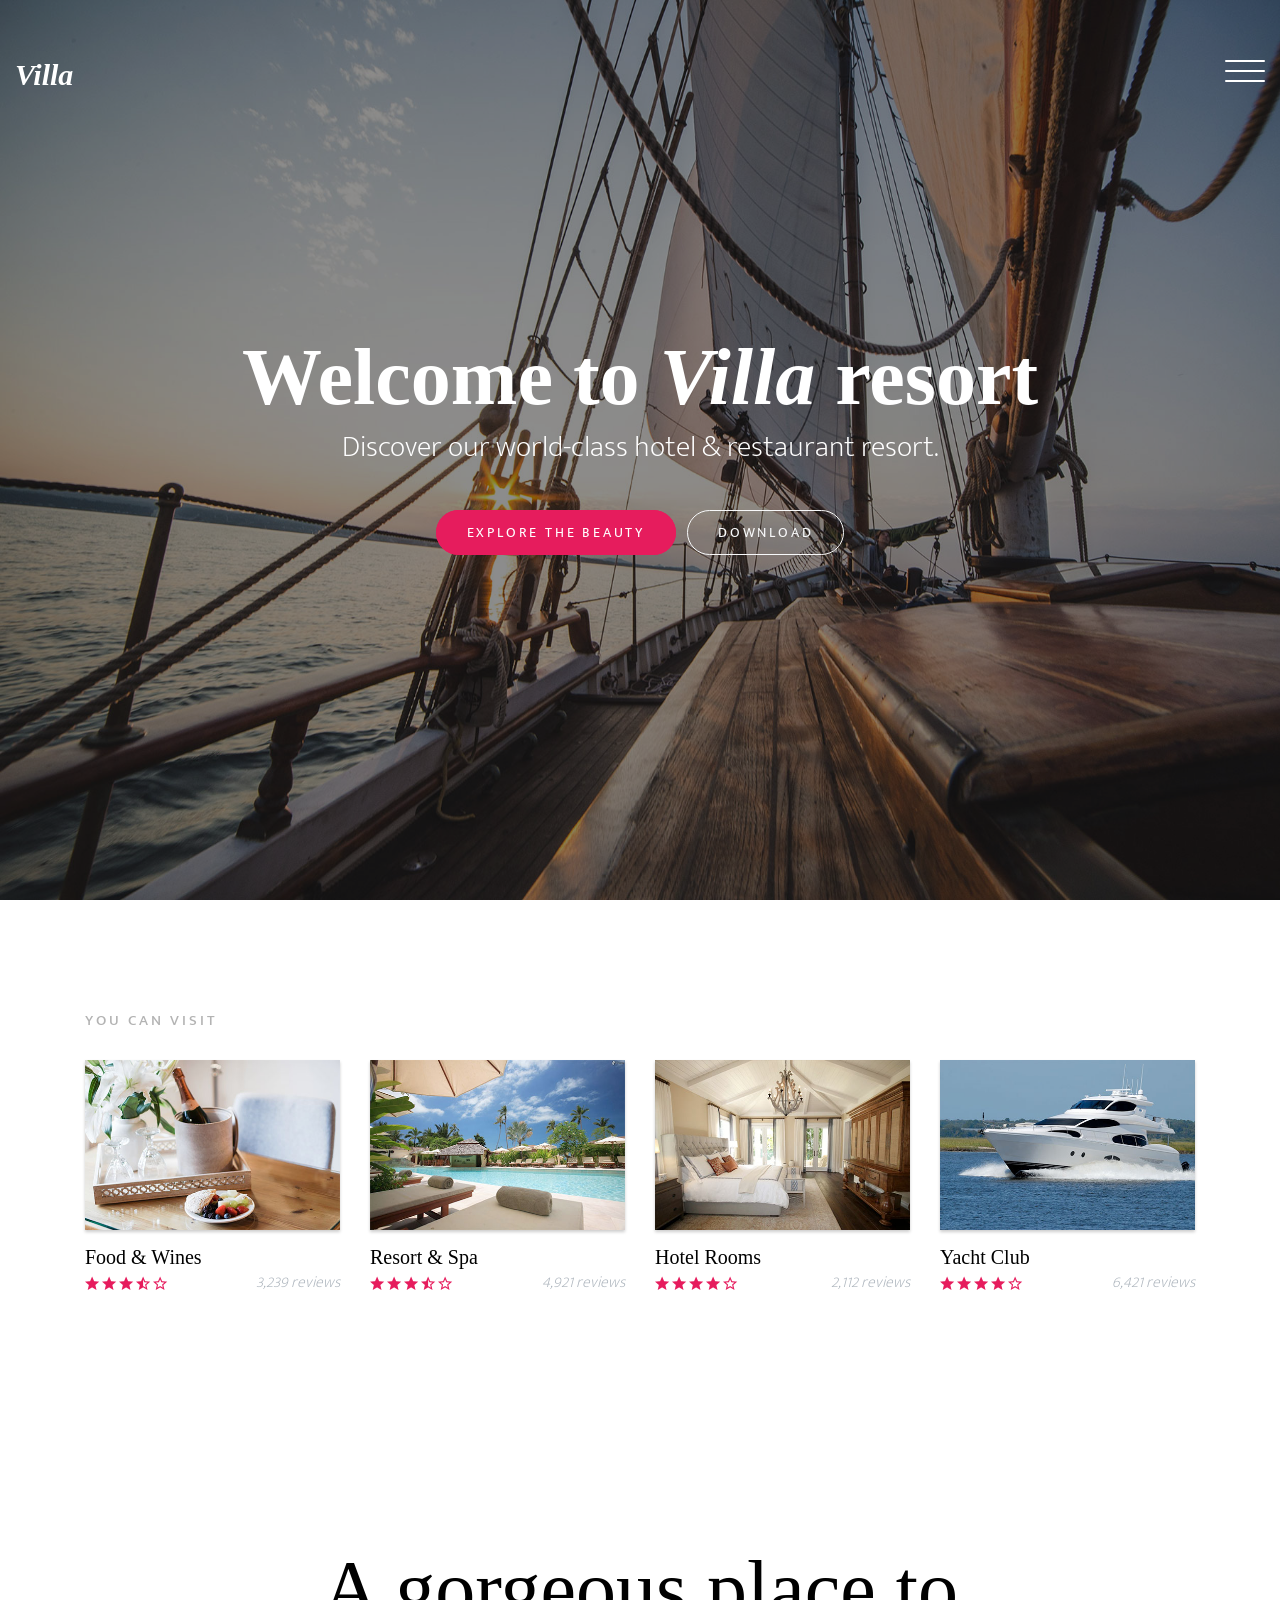
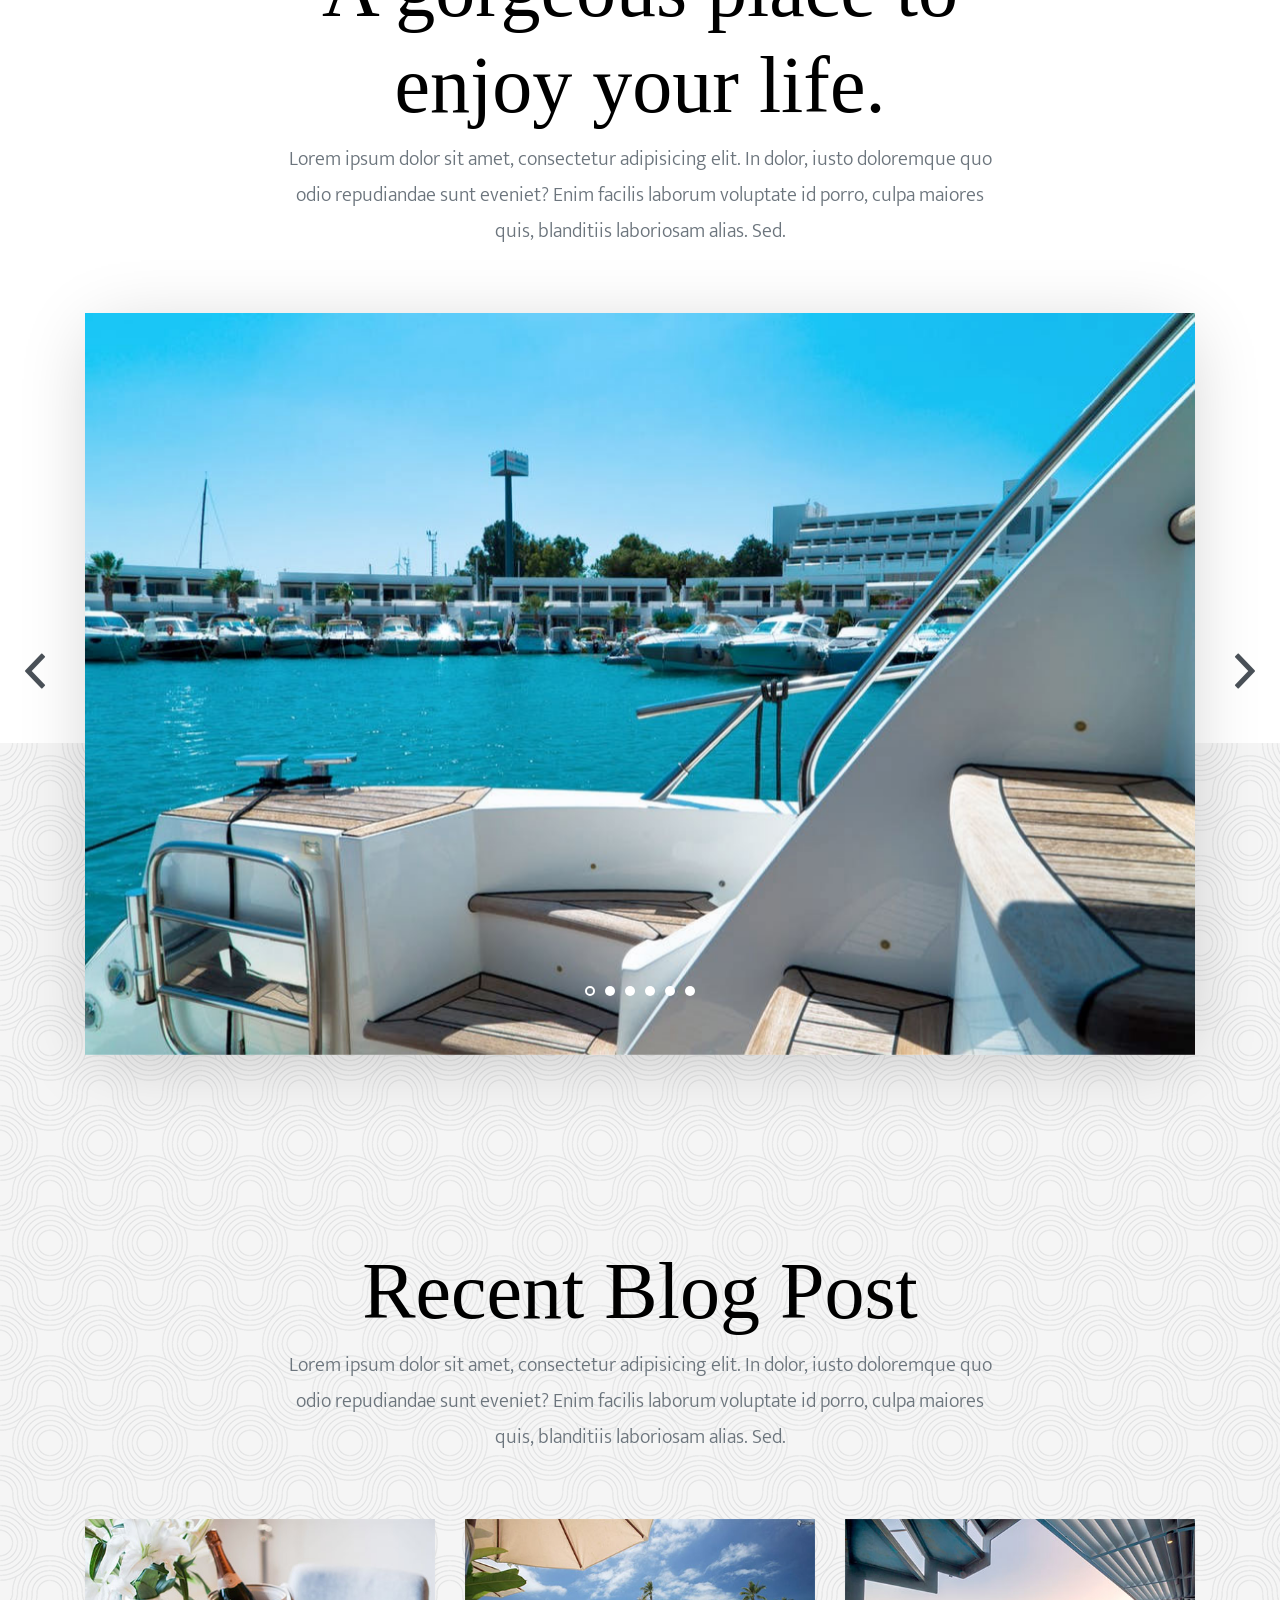
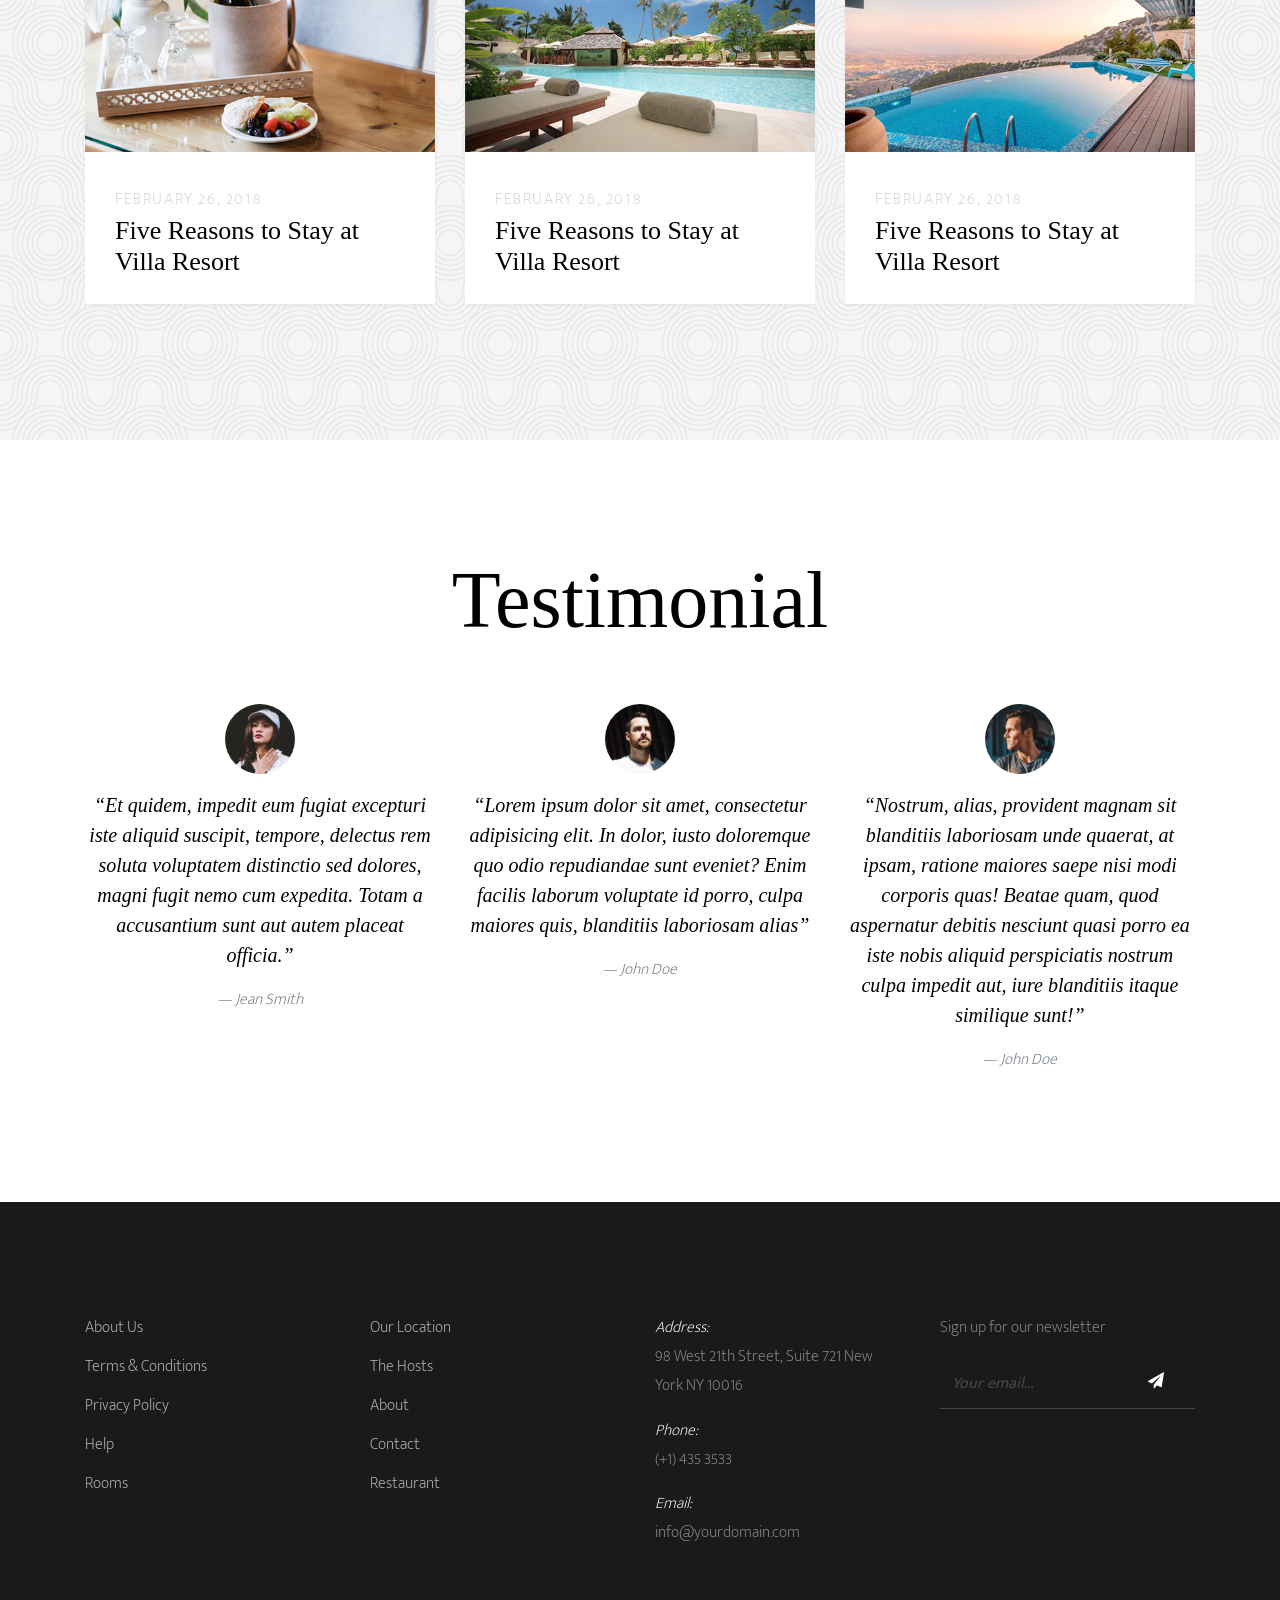
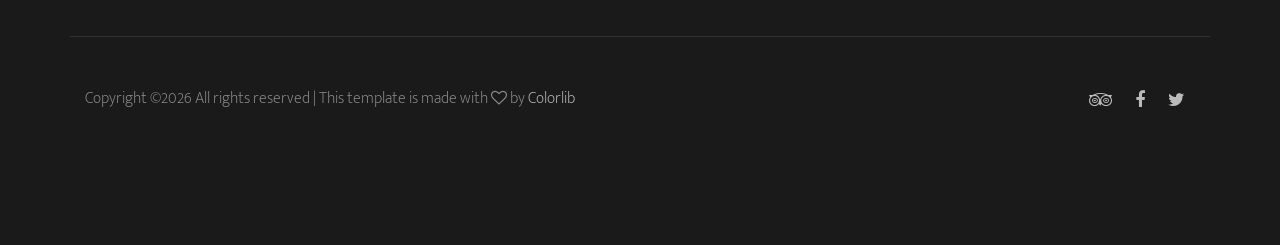
==== index.html @ 92a5c29b "Initial commit" ====
<!doctype html>
<html lang="en">
  <head>
    <title>Colorlib Villa</title>
    <meta charset="utf-8">
    <meta name="viewport" content="width=device-width, initial-scale=1, shrink-to-fit=no">

    <link href="https://fonts.googleapis.com/css?family=Mukta+Mahee:200,300,400|Playfair+Display:400,700" rel="stylesheet">

    <link rel="stylesheet" href="css/bootstrap.css">
    <link rel="stylesheet" href="css/animate.css">
    <link rel="stylesheet" href="css/owl.carousel.min.css">
    <link rel="stylesheet" href="css/aos.css">
    
    <link rel="stylesheet" href="fonts/ionicons/css/ionicons.min.css">
    <link rel="stylesheet" href="fonts/fontawesome/css/font-awesome.min.css">

    <!-- Theme Style -->
    <link rel="stylesheet" href="css/style.css">
  </head>
  <body>
    
    <header class="site-header">
      <div class="container-fluid">
        <div class="row">
          <div class="col-4 site-logo" data-aos="fade"><a href="index.html"><em>Villa</em></a></div>
          <div class="col-8">


            <div class="site-menu-toggle js-site-menu-toggle"  data-aos="fade">
              <span></span>
              <span></span>
              <span></span>
            </div>
            <!-- END menu-toggle -->

            <div class="site-navbar js-site-navbar">
              <nav role="navigation">
                <div class="container">
                  <div class="row full-height align-items-center">
                    <div class="col-md-6">
                      <ul class="list-unstyled menu">
                        <li class="active"><a href="index.html">Home</a></li>
                        <li><a href="hotel.html">Hotel</a></li>
                        <li><a href="about.html">About</a></li>
                        <li><a href="blog.html">Blog</a></li>
                        <li><a href="contact.html">Contact</a></li>
                      </ul>
                    </div>
                    <div class="col-md-6 extra-info">
                      <div class="row">
                        <div class="col-md-6 mb-5">
                          <h3>Contact Info</h3>
                          <p>98 West 21th Street, Suite 721 <br> New York NY 10016</p>
                          <p>info@yourdomain.com</p>
                          <p>(+1) 435 3533</p>
                          
                        </div>
                        <div class="col-md-6">
                          <h3>Connect With Us</h3>
                          <ul class="list-unstyled">
                            <li><a href="#">Twitter</a></li>
                            <li><a href="#">Facebook</a></li>
                            <li><a href="#">Instagram</a></li>
                          </ul>
                        </div>
                      </div>
                    </div>
                  </div>
                </div>
              </nav>
            </div>
          </div>
        </div>
      </div>
    </header>
    <!-- END head -->

    <section class="site-hero overlay" style="background-image: url(img/hero_1.jpg)">
      <div class="container">
        <div class="row site-hero-inner justify-content-center align-items-center">
          <div class="col-md-10 text-center">
            <h1 class="heading" data-aos="fade-up">Welcome to <em>Villa</em> resort</h1>
            <p class="sub-heading mb-5" data-aos="fade-up" data-aos-delay="100">Discover our world-class hotel &amp; restaurant resort.</p>
            <p data-aos="fade-up" data-aos-delay="100"><a href="#" class="btn uppercase btn-primary mr-md-2 mr-0 mb-3 d-sm-inline d-block">Explore The Beauty</a> <a href="#" class="btn uppercase btn-outline-light d-sm-inline d-block">Download</a></p>
          </div>
        </div>
        <!-- <a href="#" class="scroll-down">Scroll Down</a> -->
      </div>
    </section>
    <!-- END section -->

    <section class="section visit-section">
      <div class="container">
        <div class="row">
          <div class="col-md-12">
            <h2 class="heading" data-aos="fade-right">You Can Visit</h2>
          </div>
        </div>
        <div class="row">
          <div class="col-lg-3 col-md-6 visit mb-3" data-aos="fade-right">
            <a href="restaurant.html"><img src="img/img_1.jpg" alt="Image placeholder" class="img-fluid"> </a>
            <h3><a href="restaurant.html">Food &amp; Wines</a></h3>
            <div class="reviews-star float-left">
              <span class="ion-android-star"></span>
              <span class="ion-android-star"></span>
              <span class="ion-android-star"></span>
              <span class="ion-android-star-half"></span>
              <span class="ion-android-star-outline"></span>
            </div>
            <span class="reviews-count float-right">
              3,239 reviews
            </span>
          </div>
          <div class="col-lg-3 col-md-6 visit mb-3" data-aos="fade-right" data-aos-delay="100">
            <a href="restaurant.html"><img src="img/img_2.jpg" alt="Image placeholder" class="img-fluid"> </a>
            <h3><a href="restaurant.html">Resort &amp; Spa</a></h3>
            <div class="reviews-star float-left">
              <span class="ion-android-star"></span>
              <span class="ion-android-star"></span>
              <span class="ion-android-star"></span>
              <span class="ion-android-star-half"></span>
              <span class="ion-android-star-outline"></span>
            </div>
            <span class="reviews-count float-right">
              4,921 reviews
            </span>
          </div>
          <div class="col-lg-3 col-md-6 visit mb-3" data-aos="fade-right" data-aos-delay="200">
            <a href="hotel.html"><img src="img/img_4.jpg" alt="Image placeholder" class="img-fluid"> </a>
            <h3><a href="hotel.html">Hotel Rooms</a></h3>
            <div class="reviews-star float-left">
              <span class="ion-android-star"></span>
              <span class="ion-android-star"></span>
              <span class="ion-android-star"></span>
              <span class="ion-android-star"></span>
              <span class="ion-android-star-outline"></span>
            </div>
            <span class="reviews-count float-right">
              2,112 reviews
            </span>
          </div>
          <div class="col-lg-3 col-md-6 visit mb-3" data-aos="fade-right" data-aos-delay="300">
            <a href="yacht.html"><img src="img/img_5.jpg" alt="Image placeholder" class="img-fluid"> </a>
            <h3><a href="yacht.html">Yacht Club</a></h3>
            <div class="reviews-star float-left">
              <span class="ion-android-star"></span>
              <span class="ion-android-star"></span>
              <span class="ion-android-star"></span>
              <span class="ion-android-star"></span>
              <span class="ion-android-star-outline"></span>
            </div>
            <span class="reviews-count float-right">
              6,421 reviews
            </span>
          </div>
        </div>
      </div>
    </section>
    <!-- END section -->

    <section class="section slider-section">
      <div class="container">
        <div class="row justify-content-center text-center mb-5">
          <div class="col-md-8">
            <h2 class="heading" data-aos="fade-up">A gorgeous place to enjoy your life.</h2>
            <p class="lead" data-aos="fade-up" data-aos-delay="100">Lorem ipsum dolor sit amet, consectetur adipisicing elit. In dolor, iusto doloremque quo odio repudiandae sunt eveniet? Enim facilis laborum voluptate id porro, culpa maiores quis, blanditiis laboriosam alias. Sed.</p>
          </div>
        </div>
        <div class="row">
          <div class="col-md-12">
            <div class="home-slider major-caousel owl-carousel mb-5" data-aos="fade-up" data-aos-delay="200">
              <div class="slider-item">
                <img src="img/slider-1.jpg" alt="Image placeholder" class="img-fluid">
              </div>
              <div class="slider-item">
                <img src="img/slider-2.jpg" alt="Image placeholder" class="img-fluid">
              </div>
              <div class="slider-item">
                <img src="img/slider-3.jpg" alt="Image placeholder" class="img-fluid">
              </div>
              <div class="slider-item">
                <img src="img/slider-4.jpg" alt="Image placeholder" class="img-fluid">
              </div>
              <div class="slider-item">
                <img src="img/slider-5.jpg" alt="Image placeholder" class="img-fluid">
              </div>
              <div class="slider-item">
                <img src="img/slider-6.jpg" alt="Image placeholder" class="img-fluid">
              </div>
            </div>
            <!-- END slider -->
          </div>

          <div class="col-md-12 text-center"><a href="#" class="">View More Photos</a></div>
        
        </div>
      </div>
    </section>
    <!-- END section -->
    
    <section class="section blog-post-entry bg-pattern">
      <div class="container">
        <div class="row justify-content-center text-center mb-5">
          <div class="col-md-8">
            <h2 class="heading" data-aos="fade-up">Recent Blog Post</h2>
            <p class="lead" data-aos="fade-up">Lorem ipsum dolor sit amet, consectetur adipisicing elit. In dolor, iusto doloremque quo odio repudiandae sunt eveniet? Enim facilis laborum voluptate id porro, culpa maiores quis, blanditiis laboriosam alias. Sed.</p>
          </div>
        </div>
        <div class="row">
          <div class="col-lg-4 col-md-6 col-sm-6 col-12 post" data-aos="fade-up" data-aos-delay="100">

            <div class="media media-custom d-block mb-4">
              <a href="#" class="mb-4 d-block"><img src="img/img_1.jpg" alt="Image placeholder" class="img-fluid"></a>
              <div class="media-body">
                <span class="meta-post">February 26, 2018</span>
                <h2 class="mt-0 mb-3"><a href="#">Five Reasons to Stay at Villa Resort</a></h2>
              </div>
            </div>

          </div>
          <div class="col-lg-4 col-md-6 col-sm-6 col-12 post" data-aos="fade-up" data-aos-delay="200">
            <div class="media media-custom d-block mb-4">
              <a href="#" class="mb-4 d-block"><img src="img/img_2.jpg" alt="Image placeholder" class="img-fluid"></a>
              <div class="media-body">
                <span class="meta-post">February 26, 2018</span>
                <h2 class="mt-0 mb-3"><a href="#">Five Reasons to Stay at Villa Resort</a></h2>
              </div>
            </div>
          </div>
          <div class="col-lg-4 col-md-6 col-sm-6 col-12 post" data-aos="fade-up" data-aos-delay="300">
            <div class="media media-custom d-block mb-4">
              <a href="#" class="mb-4 d-block"><img src="img/img_3.jpg" alt="Image placeholder" class="img-fluid"></a>
              <div class="media-body">
                <span class="meta-post">February 26, 2018</span>
                <h2 class="mt-0 mb-3"><a href="#">Five Reasons to Stay at Villa Resort</a></h2>
              </div>
            </div>
          </div>
        </div>
      </div>
    </section>
    <!-- END section -->
    <section class="section testimonial-section">
      <div class="container">
        <div class="row justify-content-center text-center mb-5">
          <div class="col-md-8">
            <h2 class="heading" data-aos="fade-up">Testimonial</h2>
          </div>
        </div>
        <div class="row">
          <div class="col-md-4" data-aos="fade-up" data-aos-delay="100">
            <div class="testimonial text-center">
              <div class="author-image mb-3">
                <img src="img/person_1.jpg" alt="Image placeholder" class="rounded-circle">
              </div>
              <blockquote>

                <p>&ldquo;Et quidem, impedit eum fugiat excepturi iste aliquid suscipit, tempore, delectus rem soluta voluptatem distinctio sed dolores, magni fugit nemo cum expedita. Totam a accusantium sunt aut autem placeat officia.&rdquo;</p>
              </blockquote>
              <p><em>&mdash; Jean Smith</em></p>
              
            </div>
          </div>
          <!-- END col -->
          <div class="col-md-4" data-aos="fade-up" data-aos-delay="200">
            <div class="testimonial text-center">
              <div class="author-image mb-3">
                <img src="img/person_2.jpg" alt="Image placeholder" class="rounded-circle">
              </div>
              <blockquote>
                <p>&ldquo;Lorem ipsum dolor sit amet, consectetur adipisicing elit. In dolor, iusto doloremque quo odio repudiandae sunt eveniet? Enim facilis laborum voluptate id porro, culpa maiores quis, blanditiis laboriosam alias&rdquo;</p>
              </blockquote>
              <p><em>&mdash; John Doe</em></p>
            </div>
          </div>
          <!-- END col -->

          <div class="col-md-4" data-aos="fade-up" data-aos-delay="300">
            <div class="testimonial text-center">
              <div class="author-image mb-3">
                <img src="img/person_3.jpg" alt="Image placeholder" class="rounded-circle">
              </div>
              <blockquote>

                <p>&ldquo;Nostrum, alias, provident magnam sit blanditiis laboriosam unde quaerat, at ipsam, ratione maiores saepe nisi modi corporis quas! Beatae quam, quod aspernatur debitis nesciunt quasi porro ea iste nobis aliquid perspiciatis nostrum culpa impedit aut, iure blanditiis itaque similique sunt!&rdquo;</p>
              </blockquote>
              <p><em>&mdash; John Doe</em></p>
            </div>
          </div>
          <!-- END col -->
        </div>
      </div>
    </section>
    <footer class="section footer-section">
      <div class="container">
        <div class="row mb-4">
          <div class="col-md-3 mb-5">
            <ul class="list-unstyled link">
              <li><a href="#">About Us</a></li>
              <li><a href="#">Terms &amp; Conditions</a></li>
              <li><a href="#">Privacy Policy</a></li>
              <li><a href="#">Help</a></li>
             <li><a href="#">Rooms</a></li>
            </ul>
          </div>
          <div class="col-md-3 mb-5">
            <ul class="list-unstyled link">
              <li><a href="#">Our Location</a></li>
              <li><a href="#">The Hosts</a></li>
              <li><a href="#">About</a></li>
              <li><a href="#">Contact</a></li>
              <li><a href="#">Restaurant</a></li>
            </ul>
          </div>
          <div class="col-md-3 mb-5 pr-md-5 contact-info">
            <p><span class="d-block">Address:</span> <span> 98 West 21th Street, Suite 721 New York NY 10016</span></p>
            <p><span class="d-block">Phone:</span> <span> (+1) 435 3533</span></p>
            <p><span class="d-block">Email:</span> <span> info@yourdomain.com</span></p>
          </div>
          <div class="col-md-3 mb-5">
            <p>Sign up for our newsletter</p>
            <form action="#" class="footer-newsletter">
              <div class="form-group">
                <input type="email" class="form-control" placeholder="Your email...">
                <button type="submit" class="btn"><span class="fa fa-paper-plane"></span></button>
              </div>
            </form>
          </div>
        </div>
        <div class="row bordertop pt-5">
          <p class="col-md-6 text-left"><!-- Link back to Colorlib can't be removed. Template is licensed under CC BY 3.0. -->
Copyright &copy;<script>document.write(new Date().getFullYear());</script> All rights reserved | This template is made with <i class="fa fa-heart-o" aria-hidden="true"></i> by <a href="https://colorlib.com" target="_blank">Colorlib</a>
<!-- Link back to Colorlib can't be removed. Template is licensed under CC BY 3.0. --></p>
            
          <p class="col-md-6 text-right social">
            <a href="#"><span class="fa fa-tripadvisor"></span></a>
            <a href="#"><span class="fa fa-facebook"></span></a>
            <a href="#"><span class="fa fa-twitter"></span></a>
          </p>
        </div>
      </div>
    </footer>
    
    <script src="js/jquery-3.2.1.min.js"></script>
    <script src="js/popper.min.js"></script>
    <script src="js/bootstrap.min.js"></script>
    <script src="js/owl.carousel.min.js"></script>
    <!-- <script src="js/jquery.waypoints.min.js"></script> -->
    <script src="js/aos.js"></script>
    <script src="js/main.js"></script>
  </body>
</html>
---- css/style.css ----
body {
  background: #fff;
  font-family: "Mukta Mahee", arial, sans-serif;
  font-weight: 200;
  font-size: 16px;
  line-height: 1.8;
  color: #6c757d;
}

::-moz-selection {
  color: #fff;
  background: #e61c5d;
}

::selection {
  color: #fff;
  background: #e61c5d;
}

a {
  -webkit-transition: .3s all ease;
  -o-transition: .3s all ease;
  transition: .3s all ease;
  text-decoration: none;
}

a:hover {
  text-decoration: none;
}

h1, h2, h3, h4, h5 {
  color: #000;
  font-family: "Playfair+Display", times, serif;
}

.container-fluid {
  max-width: 1600px;
}

.btn {
  padding-left: 30px;
  padding-right: 30px;
  padding-top: 10px;
  padding-bottom: 10px;
  border-radius: 50px;
}

.btn.uppercase {
  text-transform: uppercase;
  font-size: 14px;
  letter-spacing: .2em;
}

.btn, .form-control {
  outline: none;
  -webkit-box-shadow: none !important;
  box-shadow: none !important;
}

.btn:focus, .btn:active, .form-control:focus, .form-control:active {
  outline: none;
}

.form-control {
  -webkit-box-shadow: none !important;
  box-shadow: none !important;
  height: 50px;
  border-width: 2px;
}

textarea.form-control {
  height: inherit;
}

.site-header {
  position: absolute;
  top: 0;
  width: 100%;
  padding: 60px 0;
  z-index: 2;
}

.menu-open .site-header {
  position: fixed;
}

.site-logo a {
  font-size: 30px;
  color: #fff;
  font-weight: bold;
  line-height: 1;
  font-family: "Playfair+Display", times, serif;
}

.site-navbar {
  position: fixed;
  display: none;
  top: 0;
  left: 0;
  right: 0;
  bottom: 0;
  background: #fff;
  min-height: 300px;
  overflow-y: scroll;
}

.site-navbar nav {
  text-align: left;
}

.site-navbar nav .menu {
  font-family: "Playfair+Display", times, serif;
}

.site-navbar nav .menu li a {
  color: #000;
  font-size: 40px;
  padding: 5px 10px;
  position: relative;
}

.site-navbar nav .menu li a:before {
  content: "";
  position: absolute;
  bottom: 0;
  height: 50%;
  width: 0%;
  z-index: -1;
  background: #e61c5d;
  -webkit-transition: .3s all ease-in-out;
  -o-transition: .3s all ease-in-out;
  transition: .3s all ease-in-out;
}

.site-navbar nav .menu li a:hover:before {
  width: 100%;
}

.site-navbar nav .menu li.active a:before {
  width: 100%;
}

.site-navbar .extra-info a {
  color: #000;
}

.site-navbar .extra-info ul li a {
  color: #000;
}

.site-navbar .extra-info h3 {
  font-family: "Mukta Mahee", arial, sans-serif;
  text-transform: uppercase;
  font-size: 13px;
  letter-spacing: .2em;
  color: #adb5bd;
  margin-bottom: 30px;
}

.site-navbar .extra-info p {
  color: #212529;
}

.full-height {
  height: 100vh;
  min-height: 700px;
}

.site-hero {
  background-size: cover;
  height: 100vh;
  min-height: 700px;
  width: 100%;
}

.site-hero .scroll-down {
  position: absolute;
  bottom: 20px;
  left: 50%;
  -webkit-transform: translateX(-50%);
  -ms-transform: translateX(-50%);
  transform: translateX(-50%);
  color: #fff;
}

.site-hero.overlay:before {
  background: rgba(0, 0, 0, 0.45);
  content: "";
  position: absolute;
  height: 100vh;
  min-height: 700px;
  top: 0;
  left: 0;
  bottom: 0;
  right: 0;
}

.site-hero-inner {
  height: 100vh;
  min-height: 700px;
}

.site-hero-inner .heading {
  font-size: 80px;
  font-family: "Playfair+Display", times, serif;
  color: #fff;
  line-height: 1;
  font-weight: bold;
}

@media (max-width: 991.98px) {
  .site-hero-inner .heading {
    font-size: 40px;
  }
}

.site-hero-inner .sub-heading {
  font-size: 30px;
  font-weight: 200;
  color: #fff;
  line-height: 1.5;
}

@media (max-width: 991.98px) {
  .site-hero-inner .sub-heading {
    font-size: 18px;
  }
}

.page-inside .site-hero-inner, .page-inside {
  height: 70vh;
  min-height: 500px;
}

.page-inside.overlay:before {
  height: 70vh;
  min-height: 500px;
}

.menu-open .site-menu-toggle span {
  background: #000;
}

.site-menu-toggle {
  float: right;
  width: 40px;
  height: 45px;
  position: relative;
  margin: 0px auto;
  z-index: 200;
  -webkit-transform: rotate(0deg);
  -moz-transform: rotate(0deg);
  -o-transform: rotate(0deg);
  -ms-transform: rotate(0deg);
  transform: rotate(0deg);
  -webkit-transition: .5s ease-in-out;
  -moz-transition: .5s ease-in-out;
  -o-transition: .5s ease-in-out;
  transition: .5s ease-in-out;
  cursor: pointer;
}

.site-menu-toggle span {
  display: block;
  position: absolute;
  height: 2px;
  width: 100%;
  background: #fff;
  border-radius: 9px;
  opacity: 1;
  left: 0;
  -webkit-transform: rotate(0deg);
  -moz-transform: rotate(0deg);
  -o-transform: rotate(0deg);
  -ms-transform: rotate(0deg);
  transform: rotate(0deg);
  -webkit-transition: .25s ease-in-out;
  -moz-transition: .25s ease-in-out;
  -o-transition: .25s ease-in-out;
  transition: .25s ease-in-out;
}

.site-menu-toggle span:nth-child(1) {
  top: 0px;
}

.site-menu-toggle span:nth-child(2) {
  top: 10px;
}

.site-menu-toggle span:nth-child(3) {
  top: 20px;
}

.site-menu-toggle.open span:nth-child(1) {
  top: 13px;
  -webkit-transform: rotate(135deg);
  -moz-transform: rotate(135deg);
  -o-transform: rotate(135deg);
  -ms-transform: rotate(135deg);
  transform: rotate(135deg);
}

.site-menu-toggle.open span:nth-child(2) {
  opacity: 0;
  left: -60px;
}

.site-menu-toggle.open span:nth-child(3) {
  top: 13px;
  -webkit-transform: rotate(-135deg);
  -moz-transform: rotate(-135deg);
  -o-transform: rotate(-135deg);
  -ms-transform: rotate(-135deg);
  transform: rotate(-135deg);
}

.section {
  padding: 7em 0;
}

@media (max-width: 991.98px) {
  .section {
    padding: 3em 0;
  }
}

@media (max-width: 991.98px) {
  .lead {
    font-size: 16px;
  }
}

.visit-section .heading {
  font-size: 15px;
  text-transform: uppercase;
  font-family: "Mukta Mahee", arial, sans-serif;
  color: #b3b3b3;
  letter-spacing: .2em;
  margin-bottom: 30px;
}

.visit-section .visit a {
  color: #000;
}

.visit-section .visit a:hover {
  color: #e61c5d;
}

.visit-section .visit img {
  -webkit-box-shadow: 0 2px 3px 0 rgba(0, 0, 0, 0.2);
  box-shadow: 0 2px 3px 0 rgba(0, 0, 0, 0.2);
  margin-bottom: 15px;
}

.visit-section .visit h3 {
  font-size: 20px;
  margin-bottom: 0;
}

.visit-section .reviews-star span {
  font-size: 18px;
  color: #e61c5d;
}

.visit-section .reviews-count {
  color: #adb5bd;
  font-style: italic;
}

.heading-serif, .testimonial-section .heading, .slider-section .heading, .blog-post-entry .heading {
  font-size: 80px;
  font-family: "Playfair+Display", times, serif;
}

@media (max-width: 991.98px) {
  .heading-serif, .testimonial-section .heading, .slider-section .heading, .blog-post-entry .heading {
    font-size: 40px;
  }
}

.bg-pattern {
  background: #e9ecef url("../img/round.png");
}

.slider-section {
  position: relative;
}

.blog-post-entry {
  position: relative;
  margin-top: -500px;
  padding-top: 500px;
}

@media (max-width: 991.98px) {
  .blog-post-entry {
    margin-top: -300px;
    padding-top: 300px;
  }
}

.half .image, .half .text {
  width: 50%;
}

@media (max-width: 991.98px) {
  .half .image, .half .text {
    width: 100%;
  }
}

.half .image {
  background-size: cover;
  background-position: center center;
}

@media (max-width: 991.98px) {
  .half .image {
    height: 300px;
  }
}

.half .text {
  padding: 100px 7%;
}

@media (max-width: 991.98px) {
  .half .text {
    padding-top: 50px;
    padding-bottom: 50px;
  }
}

.half .text h2 {
  font-size: 70px;
}

@media (max-width: 991.98px) {
  .half .text h2 {
    font-size: 40px;
  }
}

.testimonial blockquote {
  padding: 0;
}

.testimonial blockquote p {
  line-height: 1.5;
  font-family: "Playfair+Display", times, serif;
  font-size: 20px;
  color: #000;
  font-style: italic;
}

.testimonial .author-image img {
  width: 70px;
}

.post .media-custom {
  background: #fff;
  -webkit-transition: .3s all ease;
  -o-transition: .3s all ease;
  transition: .3s all ease;
  -webkit-box-shadow: 0 2px 5px -2px rgba(0, 0, 0, 0.1);
  box-shadow: 0 2px 5px -2px rgba(0, 0, 0, 0.1);
}

.post .media-custom:hover, .post .media-custom:focus {
  -webkit-box-shadow: 0 10px 30px -10px rgba(0, 0, 0, 0.1);
  box-shadow: 0 10px 30px -10px rgba(0, 0, 0, 0.1);
}

.post .media-custom a {
  color: #000;
}

.post .media-custom a:hover {
  color: #e61c5d;
}

.post .media-custom .media-body {
  padding: 10px 30px;
}

.post .media-custom h2 {
  font-size: 26px;
}

.media-custom .meta-post {
  color: #ced4da;
  text-transform: uppercase;
  letter-spacing: .1em;
}

.owl-carousel .owl-item {
  opacity: .4;
}

.owl-carousel .owl-item.active {
  opacity: 1;
}

.owl-carousel .owl-nav {
  position: absolute;
  top: 50%;
  width: 100%;
}

.owl-carousel .owl-nav .owl-prev,
.owl-carousel .owl-nav .owl-next {
  position: absolute;
  -webkit-transform: translateY(-50%);
  -ms-transform: translateY(-50%);
  transform: translateY(-50%);
  margin-top: -10px;
}

.owl-carousel .owl-nav .owl-prev:hover, .owl-carousel .owl-nav .owl-prev:focus, .owl-carousel .owl-nav .owl-prev:active,
.owl-carousel .owl-nav .owl-next:hover,
.owl-carousel .owl-nav .owl-next:focus,
.owl-carousel .owl-nav .owl-next:active {
  outline: none;
}

.owl-carousel .owl-nav .owl-prev span:before,
.owl-carousel .owl-nav .owl-next span:before {
  font-size: 40px;
}

.owl-carousel .owl-nav .owl-prev {
  left: 30px !important;
}

.owl-carousel .owl-nav .owl-next {
  right: 30px !important;
}

.owl-carousel .owl-dots {
  text-align: center;
}

.owl-carousel .owl-dots .owl-dot {
  border-width: 2px !important;
  width: 10px;
  height: 10px;
  margin: 5px;
  border-radius: 50%;
}

.owl-carousel.home-slider {
  z-index: 1;
  position: relative;
}

.owl-carousel.home-slider .owl-nav {
  opacity: 0;
  visibility: hidden;
  -webkit-transition: .3s all ease;
  -o-transition: .3s all ease;
  transition: .3s all ease;
}

.owl-carousel.home-slider .owl-nav button {
  color: #fff;
}

.owl-carousel.home-slider:focus .owl-nav, .owl-carousel.home-slider:hover .owl-nav {
  opacity: 1;
  visibility: visible;
}

.owl-carousel.home-slider .slider-item {
  background-size: cover;
  background-repeat: no-repeat;
  background-position: center center;
  height: calc(100vh - 117px);
  min-height: 700px;
  position: relative;
}

.owl-carousel.home-slider .slider-item .slider-text {
  color: #fff;
  height: calc(100vh - 117px);
  min-height: 700px;
}

.owl-carousel.home-slider .slider-item .slider-text h1 {
  font-size: 40px;
  color: #fff;
  line-height: 1.2;
  font-weight: 800 !important;
  text-transform: uppercase;
}

@media (max-width: 991.98px) {
  .owl-carousel.home-slider .slider-item .slider-text h1 {
    font-size: 40px;
  }
}

.owl-carousel.home-slider .slider-item .slider-text p {
  font-size: 20px;
  line-height: 1.5;
  font-weight: 300;
  color: white;
}

.owl-carousel.home-slider .slider-item.dark .child-name {
  color: #000;
}

.owl-carousel.home-slider .slider-item.dark h1 {
  color: #000;
}

.owl-carousel.home-slider .slider-item.dark p {
  color: #000;
}

.owl-carousel.home-slider .owl-dots {
  position: absolute;
  bottom: 100px;
  width: 100%;
}

.owl-carousel.home-slider .owl-dots .owl-dot {
  width: 10px;
  height: 10px;
  margin: 5px;
  border-radius: 50%;
  border: 2px solid transparent;
  outline: none !important;
  position: relative;
  -webkit-transition: .3s all ease;
  -o-transition: .3s all ease;
  transition: .3s all ease;
  background: #fff;
}

.owl-carousel.home-slider .owl-dots .owl-dot.active {
  border: 2px solid white;
  background: none;
}

.owl-carousel.major-caousel {
  -webkit-box-shadow: 0 10px 70px -10px rgba(0, 0, 0, 0.2);
  box-shadow: 0 10px 70px -10px rgba(0, 0, 0, 0.2);
}

.owl-carousel.major-caousel .owl-stage-outer {
  padding-top: 0 !important;
  padding-bottom: 0 !important;
}

.owl-carousel.major-caousel .owl-stage-outer {
  padding-top: 30px;
  padding-bottom: 30px;
}

.owl-carousel.major-caousel .slider-item {
  height: inherit;
  min-height: inherit;
}

.owl-carousel.major-caousel .slider-item img {
  margin-bottom: 0;
}

.owl-carousel.major-caousel .owl-nav {
  opacity: 1;
  visibility: visible;
}

.owl-carousel.major-caousel .owl-nav .owl-prev, .owl-carousel.major-caousel .owl-nav .owl-next {
  -webkit-transition: .3s all ease;
  -o-transition: .3s all ease;
  transition: .3s all ease;
  color: #495057;
}

.owl-carousel.major-caousel .owl-nav .owl-prev:hover, .owl-carousel.major-caousel .owl-nav .owl-prev:focus, .owl-carousel.major-caousel .owl-nav .owl-next:hover, .owl-carousel.major-caousel .owl-nav .owl-next:focus {
  color: #6c757d;
  outline: none;
}

.owl-carousel.major-caousel .owl-nav .owl-prev.disabled, .owl-carousel.major-caousel .owl-nav .owl-next.disabled {
  color: #dee2e6;
}

.owl-carousel.major-caousel .owl-nav .owl-prev {
  left: -60px !important;
}

.owl-carousel.major-caousel .owl-nav .owl-next {
  right: -60px !important;
}

.owl-carousel.major-caousel .owl-dots {
  bottom: 50px !important;
}

@media (max-width: 991.98px) {
  .owl-carousel.major-caousel .owl-dots {
    bottom: 10px !important;
  }
}

.owl-custom-nav {
  float: right;
  position: relative;
  z-index: 10;
}

.owl-custom-nav .owl-custom-prev,
.owl-custom-nav .owl-custom-next {
  padding: 10px;
  font-size: 30px;
  background: #ccc;
  line-height: 0;
  width: 60px;
  text-align: center;
  display: inline-block;
}

.footer-section {
  background: #1a1a1a;
  color: #fff;
}

.footer-section a {
  color: rgba(255, 255, 255, 0.7);
}

.footer-section a:hover {
  color: #fff;
}

.footer-section p {
  color: rgba(255, 255, 255, 0.5);
}

.footer-section .bordertop {
  border-top: 1px solid rgba(255, 255, 255, 0.1);
  padding-top: 20px;
}

.footer-section .contact-info span.d-block {
  font-style: italic;
  color: #fff;
}

.footer-section .social a {
  font-size: 18px;
  padding: 10px;
}

.footer-section .link li {
  margin-bottom: 10px;
}

.footer-newsletter .form-group {
  position: relative;
}

.footer-newsletter .form-control {
  background: none;
  border: none;
  border-bottom: 1px solid rgba(255, 255, 255, 0.2);
  border-radius: 0;
  color: #fff;
}

.footer-newsletter .form-control::-webkit-input-placeholder {
  /* Chrome/Opera/Safari */
  color: rgba(255, 255, 255, 0.2);
  font-style: italic;
}

.footer-newsletter .form-control::-moz-placeholder {
  /* Firefox 19+ */
  color: rgba(255, 255, 255, 0.2);
  font-style: italic;
}

.footer-newsletter .form-control:-ms-input-placeholder {
  /* IE 10+ */
  color: rgba(255, 255, 255, 0.2);
  font-style: italic;
}

.footer-newsletter .form-control:-moz-placeholder {
  /* Firefox 18- */
  color: rgba(255, 255, 255, 0.2);
  font-style: italic;
}

.footer-newsletter .form-control:active, .footer-newsletter .form-control:focus {
  border-bottom: 1px solid white;
}

.footer-newsletter button[type="submit"] {
  background: none;
  color: #fff;
  position: absolute;
  top: 0;
  right: 0;
}

.side-box, .sidebar-search {
  padding: 30px;
  background: #fff;
  -webkit-box-shadow: 0 1px 2px 0 rgba(0, 0, 0, 0.1);
  box-shadow: 0 1px 2px 0 rgba(0, 0, 0, 0.1);
  margin-bottom: 30px;
}

.side-box .heading, .sidebar-search .heading {
  font-size: 18px;
  margin-bottom: 30px;
  font-family: "Mukta Mahee", arial, sans-serif;
}

.post-list li {
  margin-bottom: 20px;
}

.post-list li a > div {
  margin-top: -10px;
}

.post-list li a .meta {
  font-size: 13px;
  color: #adb5bd;
}

.post-list li a .image {
  width: 150px;
}

.post-list li a h3 {
  font-size: 16px;
}

.post-list li:last-child {
  margin-bottom: 0;
}

.sidebar-search .form-group {
  position: relative;
  margin-bottom: 0;
}

.sidebar-search .icon-search {
  position: absolute;
  top: 50%;
  left: 15px;
  -webkit-transform: translateY(-50%);
  -ms-transform: translateY(-50%);
  transform: translateY(-50%);
}

.sidebar-search .search-input {
  border-color: #dee2e6;
  padding-left: 40px;
  border-radius: 0px;
}

.sidebar-search .search-input:focus, .sidebar-search .search-input:active {
  border-color: #343a40;
}

.contact-section .contact-info p {
  color: white;
  font-family: "Playfair+Display", times, serif;
  font-size: 30px;
  margin-bottom: 30px;
}

.contact-section .contact-info p .d-block {
  font-size: 14px;
  letter-spacing: .2em;
  font-family: "Mukta Mahee", arial, sans-serif;
  text-transform: uppercase;
  color: rgba(255, 255, 255, 0.5);
}

.post-categories li {
  display: block;
}

.post-categories li a {
  display: block;
  position: relative;
  padding-bottom: 10px;
  margin-bottom: 10px;
  border-bottom: 1px solid #e9ecef;
}

.post-categories li a .count {
  position: absolute;
  top: 0;
  right: 0;
  color: #6c757d;
}

.custom-pagination .page-item .page-link {
  text-align: center;
  border: none;
  background: none;
  border-radius: 50% !important;
  width: 50px;
  height: 50px;
  padding: 0;
  line-height: 50px;
  margin-right: 10px;
  margin-bottom: 10px;
}

.custom-pagination .page-item.active .page-link {
  background: #dc3545;
  -webkit-box-shadow: 0 2px 7px 0 rgba(0, 0, 0, 0.2);
  box-shadow: 0 2px 7px 0 rgba(0, 0, 0, 0.2);
}
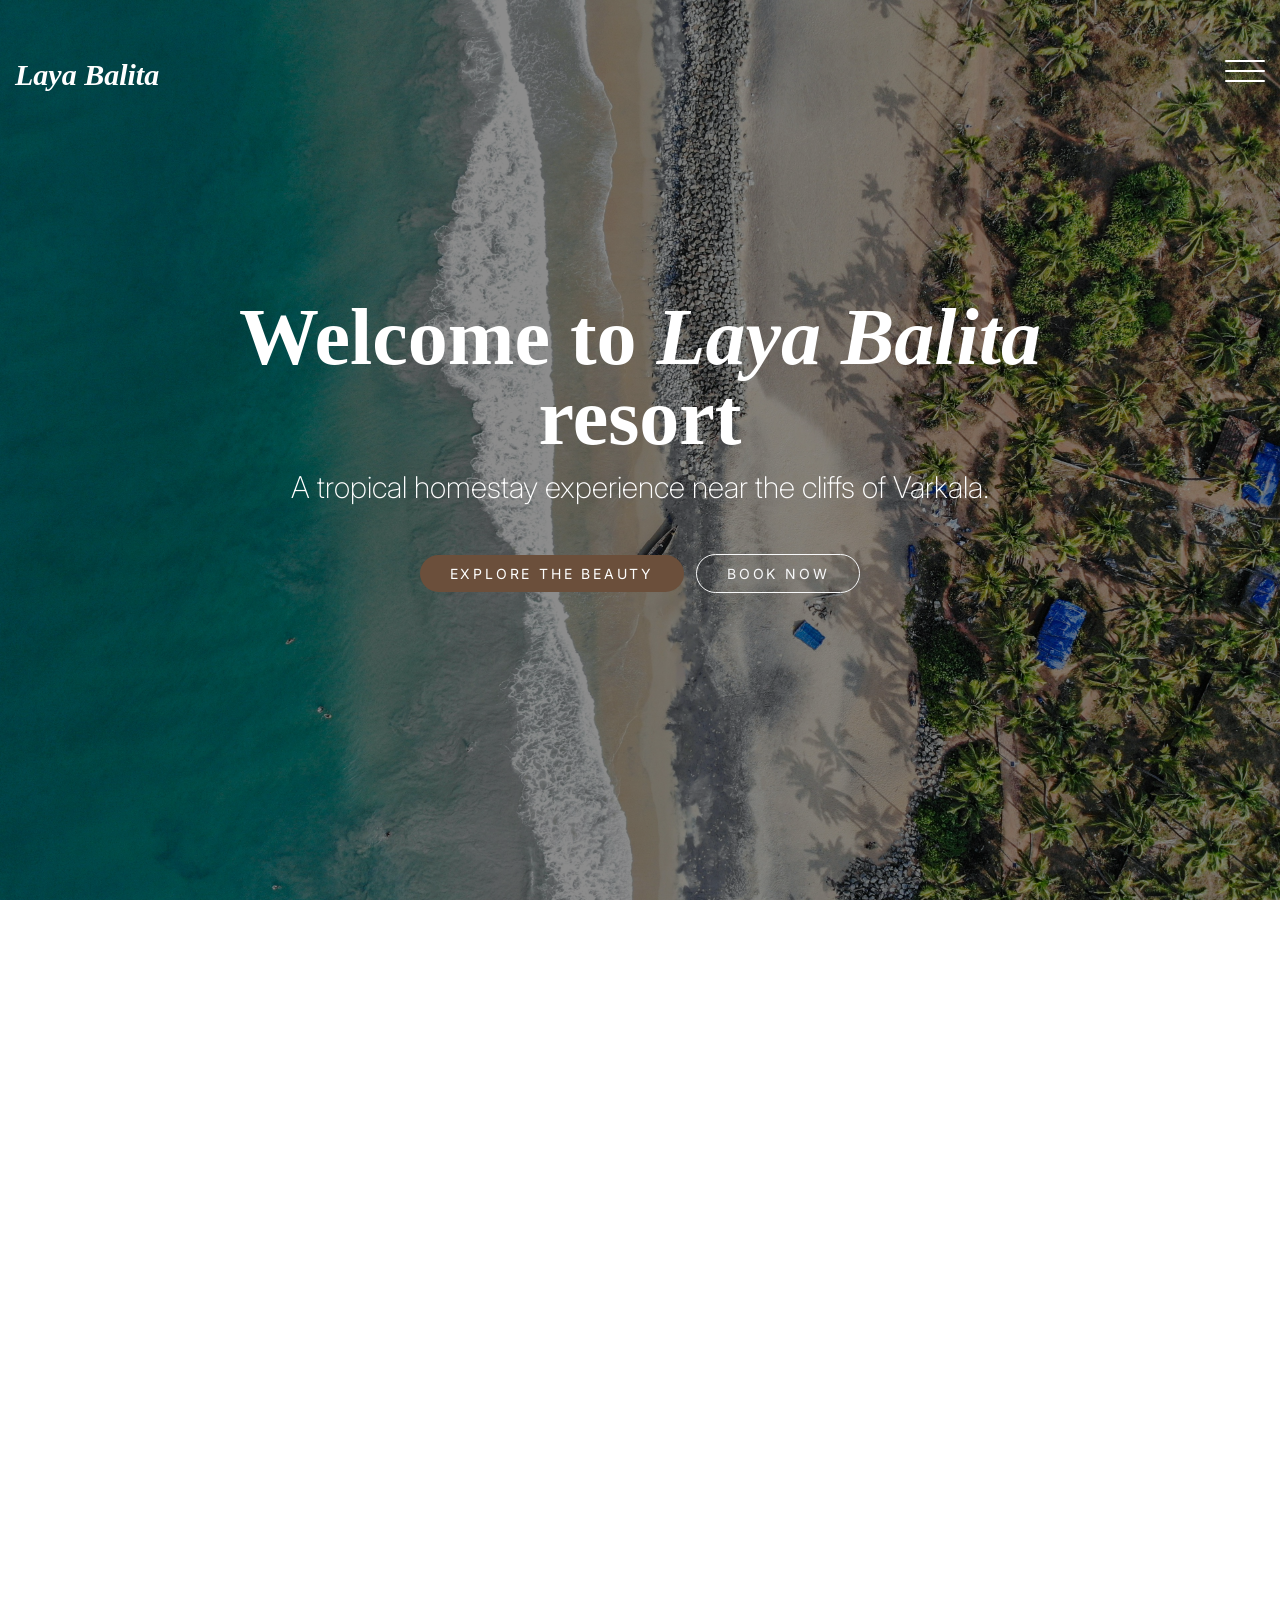
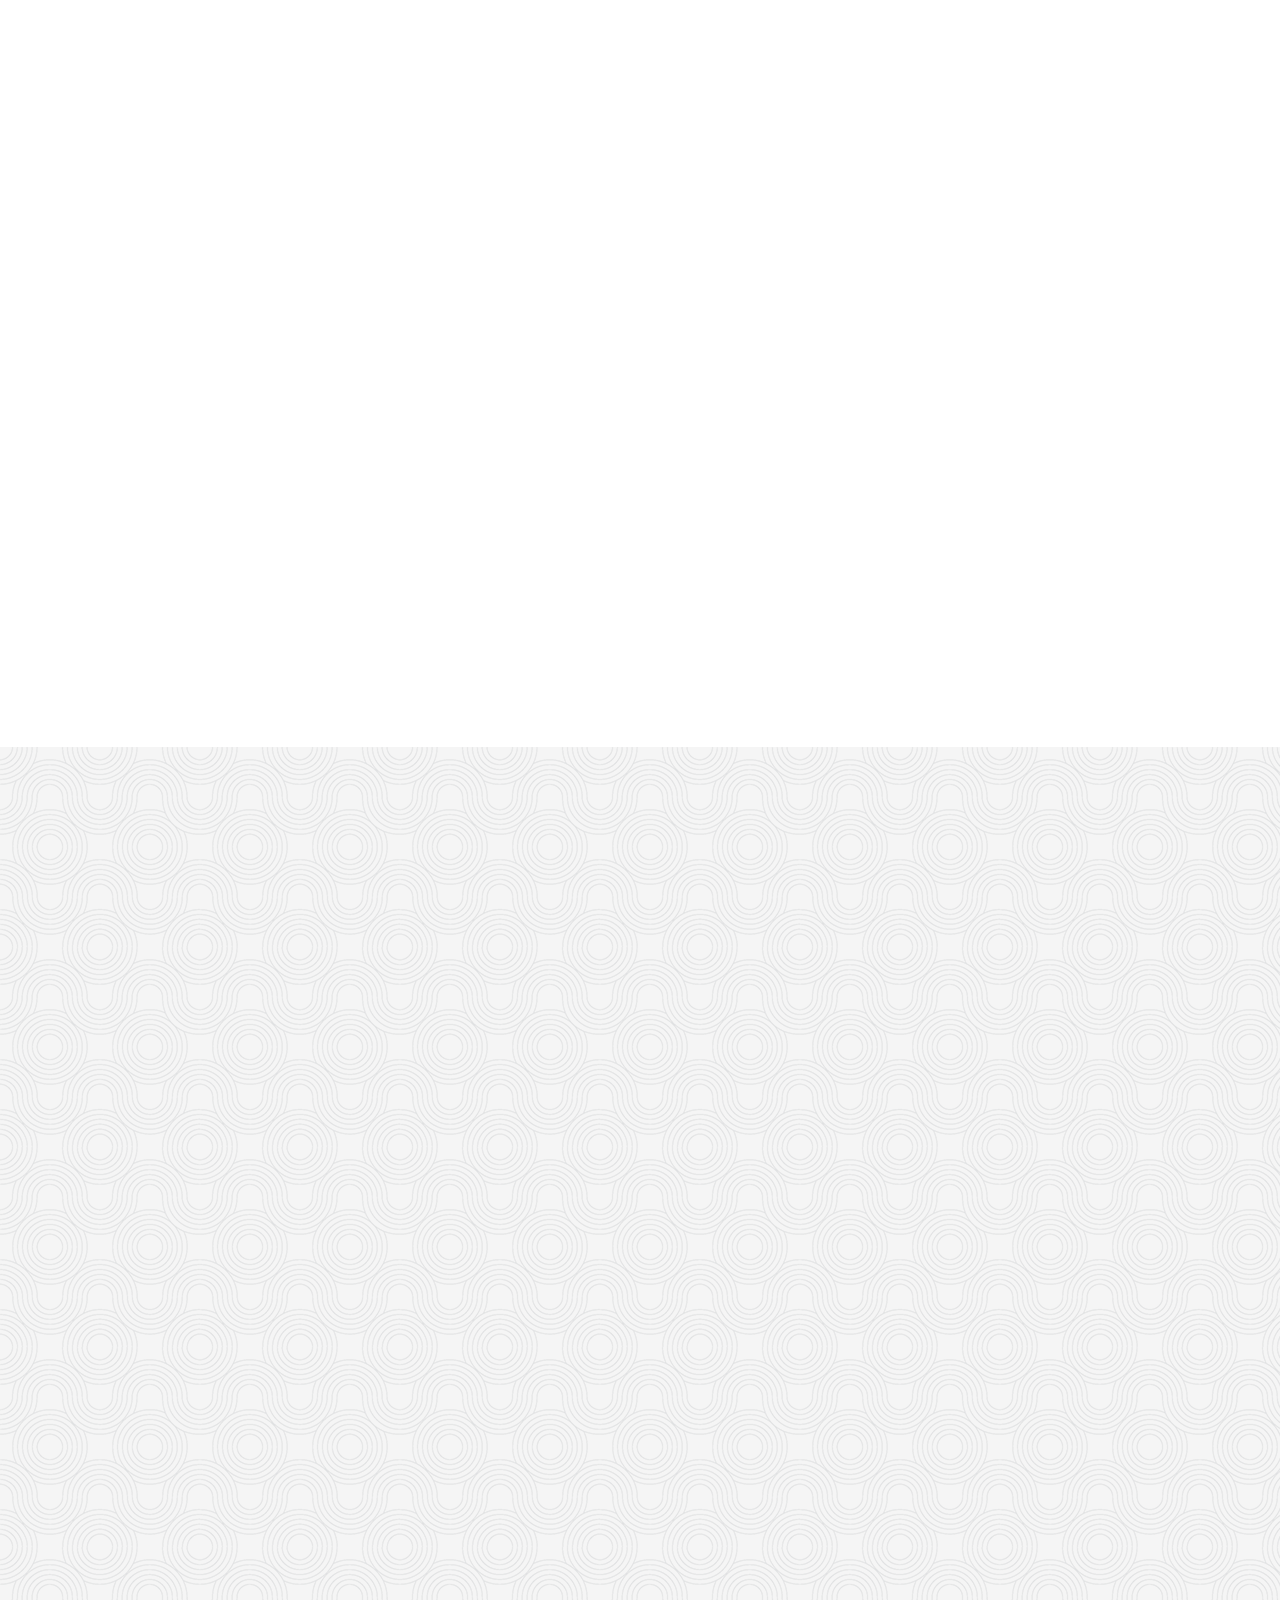
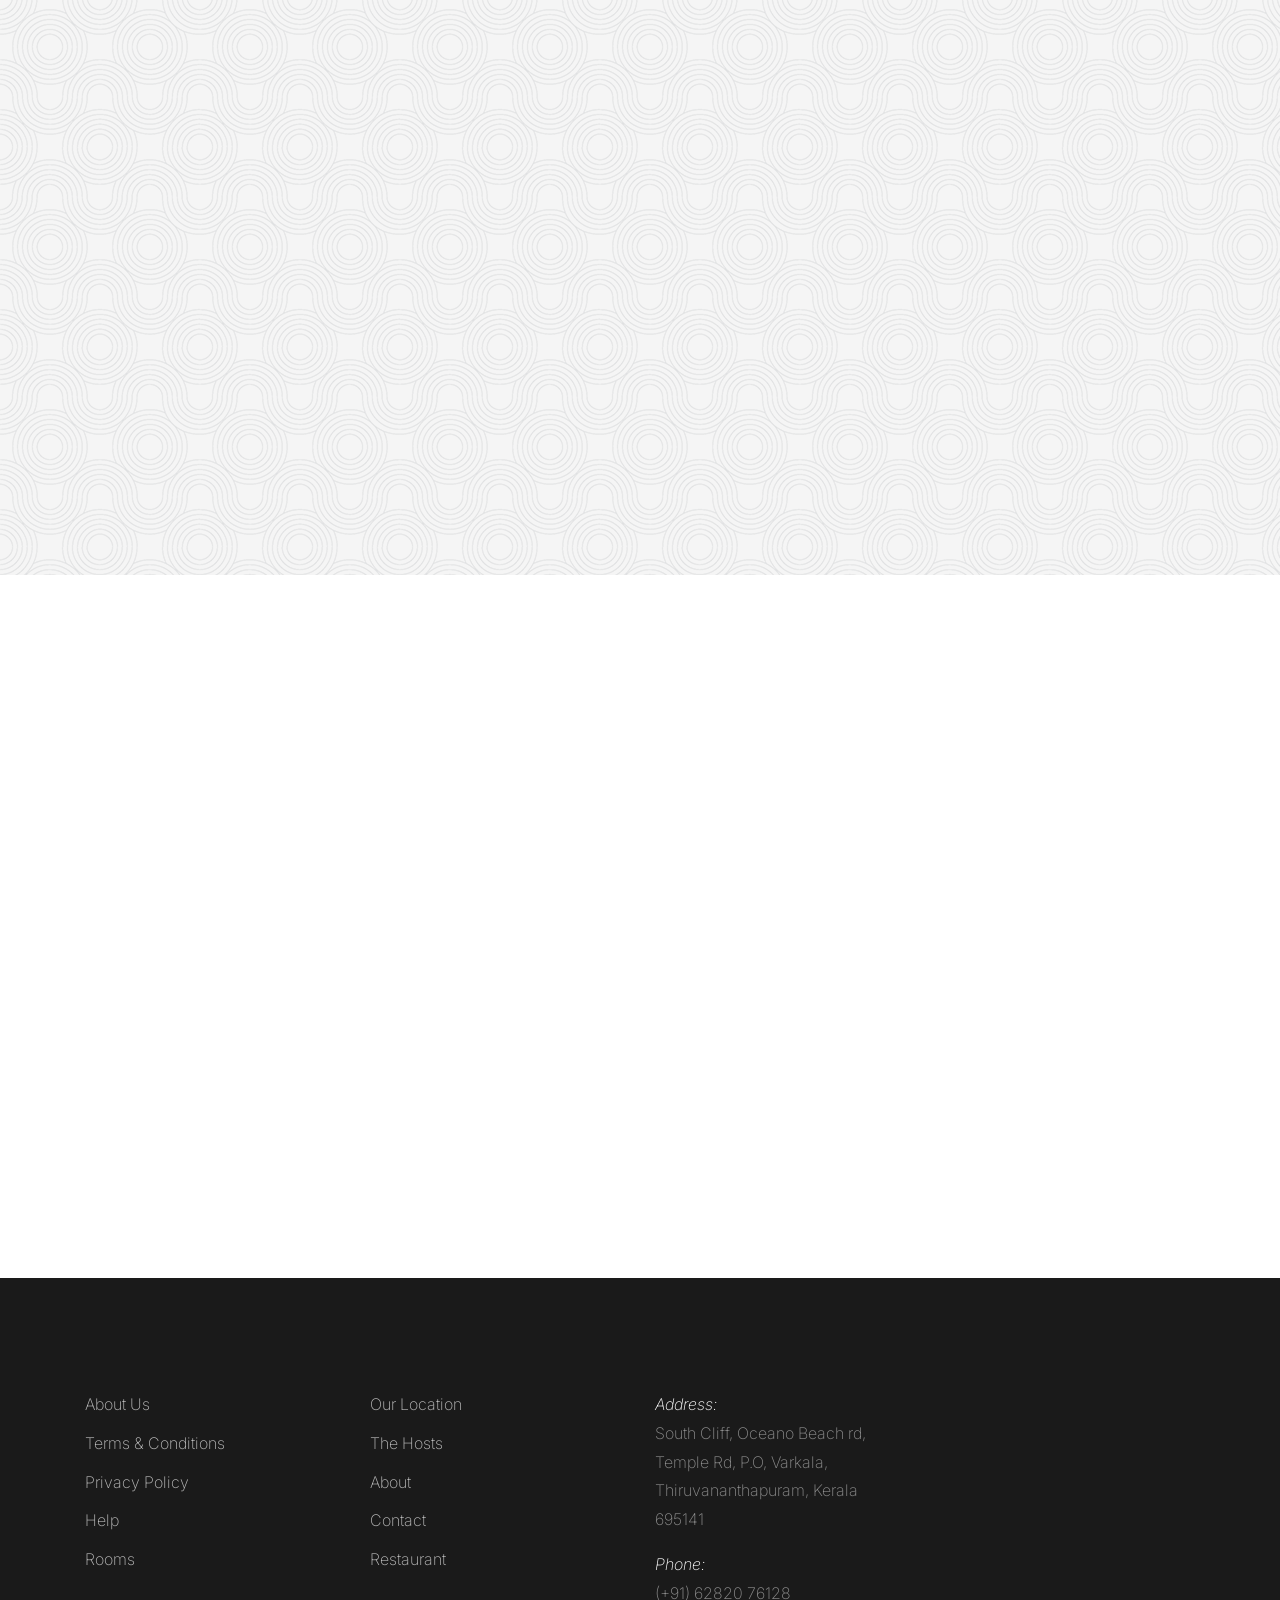
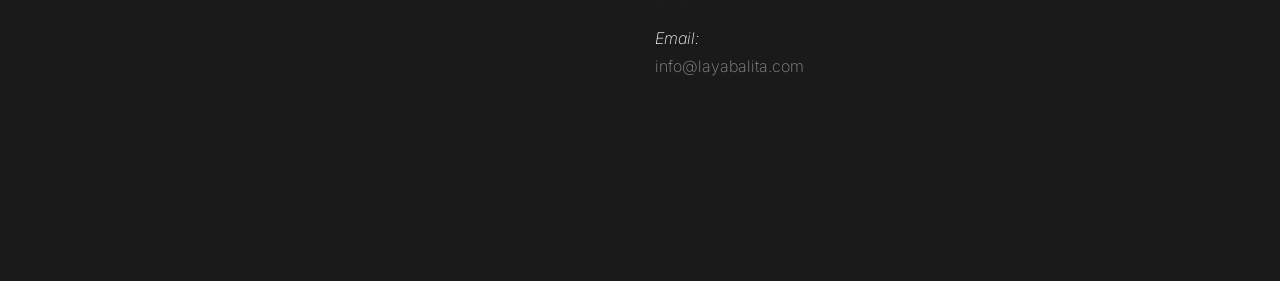
==== commit 8bdef161: "Demo changes for template" ====
--- a/index.html
+++ b/index.html
@@ -1,12 +1,11 @@
 <!doctype html>
 <html lang="en">
   <head>
-    <title>Colorlib Villa</title>
+    <title>Laya Balita</title>
     <meta charset="utf-8">
     <meta name="viewport" content="width=device-width, initial-scale=1, shrink-to-fit=no">
 
-    <link href="https://fonts.googleapis.com/css?family=Mukta+Mahee:200,300,400|Playfair+Display:400,700" rel="stylesheet">
-
+<link href="https://fonts.googleapis.com/css2?family=Inter:wght@300;400;500;600&family=Playfair+Display:wght@500;600;700&display=swap" rel="stylesheet">
     <link rel="stylesheet" href="css/bootstrap.css">
     <link rel="stylesheet" href="css/animate.css">
     <link rel="stylesheet" href="css/owl.carousel.min.css">
@@ -23,7 +22,7 @@
     <header class="site-header">
       <div class="container-fluid">
         <div class="row">
-          <div class="col-4 site-logo" data-aos="fade"><a href="index.html"><em>Villa</em></a></div>
+          <div class="col-4 site-logo" data-aos="fade"><a href="index.html"><em>Laya Balita</em></a></div>
           <div class="col-8">
 
 
@@ -42,6 +41,7 @@
                       <ul class="list-unstyled menu">
                         <li class="active"><a href="index.html">Home</a></li>
                         <li><a href="hotel.html">Hotel</a></li>
+                        <li><a href="booking.html">Booking</a></li>
                         <li><a href="about.html">About</a></li>
                         <li><a href="blog.html">Blog</a></li>
                         <li><a href="contact.html">Contact</a></li>
@@ -51,10 +51,9 @@
                       <div class="row">
                         <div class="col-md-6 mb-5">
                           <h3>Contact Info</h3>
-                          <p>98 West 21th Street, Suite 721 <br> New York NY 10016</p>
-                          <p>info@yourdomain.com</p>
-                          <p>(+1) 435 3533</p>
-                          
+                          <p>South Cliff, Oceano Beach rd, Temple Rd, P.O,<br> Varkala, Thiruvananthapuram, Kerala 695141</p>
+                          <p>info@layabalita.com</p>
+                          <p>(+91) 62820 76128</p>
                         </div>
                         <div class="col-md-6">
                           <h3>Connect With Us</h3>
@@ -80,9 +79,9 @@
       <div class="container">
         <div class="row site-hero-inner justify-content-center align-items-center">
           <div class="col-md-10 text-center">
-            <h1 class="heading" data-aos="fade-up">Welcome to <em>Villa</em> resort</h1>
-            <p class="sub-heading mb-5" data-aos="fade-up" data-aos-delay="100">Discover our world-class hotel &amp; restaurant resort.</p>
-            <p data-aos="fade-up" data-aos-delay="100"><a href="#" class="btn uppercase btn-primary mr-md-2 mr-0 mb-3 d-sm-inline d-block">Explore The Beauty</a> <a href="#" class="btn uppercase btn-outline-light d-sm-inline d-block">Download</a></p>
+            <h1 class="heading" data-aos="fade-up">Welcome to <em>Laya Balita</em> resort</h1>
+            <p class="sub-heading mb-5" data-aos="fade-up" data-aos-delay="100"> A tropical homestay experience near the cliffs of Varkala.</p>
+            <p data-aos="fade-up" data-aos-delay="100"><a href="#" class="btn uppercase btn-primary mr-md-2 mr-0 mb-3 d-sm-inline d-block">Explore The Beauty</a> <a href="booking.html" class="btn uppercase btn-outline-light d-sm-inline d-block">Book Now</a></p>
           </div>
         </div>
         <!-- <a href="#" class="scroll-down">Scroll Down</a> -->
@@ -99,9 +98,9 @@
         </div>
         <div class="row">
           <div class="col-lg-3 col-md-6 visit mb-3" data-aos="fade-right">
-            <a href="restaurant.html"><img src="img/img_1.jpg" alt="Image placeholder" class="img-fluid"> </a>
-            <h3><a href="restaurant.html">Food &amp; Wines</a></h3>
-            <div class="reviews-star float-left">
+            <a href="#"><img src="img/img_1.jpg" alt="Image placeholder" class="img-fluid"> </a>
+            <h3><a href="#">Food &amp; Wines</a></h3>
+            <!-- <div class="reviews-star float-left">
               <span class="ion-android-star"></span>
               <span class="ion-android-star"></span>
               <span class="ion-android-star"></span>
@@ -110,12 +109,12 @@
             </div>
             <span class="reviews-count float-right">
               3,239 reviews
-            </span>
+            </span> -->
           </div>
           <div class="col-lg-3 col-md-6 visit mb-3" data-aos="fade-right" data-aos-delay="100">
-            <a href="restaurant.html"><img src="img/img_2.jpg" alt="Image placeholder" class="img-fluid"> </a>
-            <h3><a href="restaurant.html">Resort &amp; Spa</a></h3>
-            <div class="reviews-star float-left">
+            <a href="#"><img src="img/img_2.jpg" alt="Image placeholder" class="img-fluid"> </a>
+            <h3><a href="#">Ayurvedic &amp; Spa</a></h3>
+            <!-- <div class="reviews-star float-left">
               <span class="ion-android-star"></span>
               <span class="ion-android-star"></span>
               <span class="ion-android-star"></span>
@@ -124,12 +123,12 @@
             </div>
             <span class="reviews-count float-right">
               4,921 reviews
-            </span>
+            </span> -->
           </div>
           <div class="col-lg-3 col-md-6 visit mb-3" data-aos="fade-right" data-aos-delay="200">
             <a href="hotel.html"><img src="img/img_4.jpg" alt="Image placeholder" class="img-fluid"> </a>
             <h3><a href="hotel.html">Hotel Rooms</a></h3>
-            <div class="reviews-star float-left">
+            <!-- <div class="reviews-star float-left">
               <span class="ion-android-star"></span>
               <span class="ion-android-star"></span>
               <span class="ion-android-star"></span>
@@ -138,12 +137,12 @@
             </div>
             <span class="reviews-count float-right">
               2,112 reviews
-            </span>
+            </span> -->
           </div>
           <div class="col-lg-3 col-md-6 visit mb-3" data-aos="fade-right" data-aos-delay="300">
-            <a href="yacht.html"><img src="img/img_5.jpg" alt="Image placeholder" class="img-fluid"> </a>
-            <h3><a href="yacht.html">Yacht Club</a></h3>
-            <div class="reviews-star float-left">
+            <a href="#"><img src="img/img_5.jpg" alt="Image placeholder" class="img-fluid"> </a>
+            <h3><a href="#">Adventures</a></h3>
+            <!-- <div class="reviews-star float-left">
               <span class="ion-android-star"></span>
               <span class="ion-android-star"></span>
               <span class="ion-android-star"></span>
@@ -152,7 +151,7 @@
             </div>
             <span class="reviews-count float-right">
               6,421 reviews
-            </span>
+            </span> -->
           </div>
         </div>
       </div>
@@ -164,7 +163,7 @@
         <div class="row justify-content-center text-center mb-5">
           <div class="col-md-8">
             <h2 class="heading" data-aos="fade-up">A gorgeous place to enjoy your life.</h2>
-            <p class="lead" data-aos="fade-up" data-aos-delay="100">Lorem ipsum dolor sit amet, consectetur adipisicing elit. In dolor, iusto doloremque quo odio repudiandae sunt eveniet? Enim facilis laborum voluptate id porro, culpa maiores quis, blanditiis laboriosam alias. Sed.</p>
+            <p class="lead" data-aos="fade-up" data-aos-delay="100">A serene tropical retreat near the cliffs of Varkala, designed for slow mornings, ocean breezes, and meaningful stays. Laya Balita blends earthy interiors, coastal charm, and warm hospitality to create a peaceful escape where you can unwind, reconnect, and experience the relaxed rhythm of Kerala’s shoreline.</p>
           </div>
         </div>
         <div class="row">
@@ -203,8 +202,8 @@
       <div class="container">
         <div class="row justify-content-center text-center mb-5">
           <div class="col-md-8">
-            <h2 class="heading" data-aos="fade-up">Recent Blog Post</h2>
-            <p class="lead" data-aos="fade-up">Lorem ipsum dolor sit amet, consectetur adipisicing elit. In dolor, iusto doloremque quo odio repudiandae sunt eveniet? Enim facilis laborum voluptate id porro, culpa maiores quis, blanditiis laboriosam alias. Sed.</p>
+            <h2 class="heading" data-aos="fade-up">Experiences Around Varkala</h2>
+            <p class="lead" data-aos="fade-up">Discover the charm of Varkala through slow travel experiences, hidden cafés, cliffside sunsets, yoga mornings, and coastal adventures. From peaceful beach walks to vibrant local culture, every stay at Laya Balita is an invitation to explore the relaxed spirit of Kerala’s shoreline.</p>
           </div>
         </div>
         <div class="row">
@@ -214,7 +213,7 @@
               <a href="#" class="mb-4 d-block"><img src="img/img_1.jpg" alt="Image placeholder" class="img-fluid"></a>
               <div class="media-body">
                 <span class="meta-post">February 26, 2018</span>
-                <h2 class="mt-0 mb-3"><a href="#">Five Reasons to Stay at Villa Resort</a></h2>
+                <h2 class="mt-0 mb-3"><a href="#">Five Reasons to Stay at Laya Balita</a></h2>
               </div>
             </div>
 
@@ -224,7 +223,7 @@
               <a href="#" class="mb-4 d-block"><img src="img/img_2.jpg" alt="Image placeholder" class="img-fluid"></a>
               <div class="media-body">
                 <span class="meta-post">February 26, 2018</span>
-                <h2 class="mt-0 mb-3"><a href="#">Five Reasons to Stay at Villa Resort</a></h2>
+                <h2 class="mt-0 mb-3"><a href="#">Five Reasons to Stay at Laya Balita</a></h2>
               </div>
             </div>
           </div>
@@ -233,7 +232,7 @@
               <a href="#" class="mb-4 d-block"><img src="img/img_3.jpg" alt="Image placeholder" class="img-fluid"></a>
               <div class="media-body">
                 <span class="meta-post">February 26, 2018</span>
-                <h2 class="mt-0 mb-3"><a href="#">Five Reasons to Stay at Villa Resort</a></h2>
+                <h2 class="mt-0 mb-3"><a href="#">Five Reasons to Stay at Laya Balita</a></h2>
               </div>
             </div>
           </div>
@@ -256,7 +255,7 @@
               </div>
               <blockquote>
 
-                <p>&ldquo;Et quidem, impedit eum fugiat excepturi iste aliquid suscipit, tempore, delectus rem soluta voluptatem distinctio sed dolores, magni fugit nemo cum expedita. Totam a accusantium sunt aut autem placeat officia.&rdquo;</p>
+                <p>&ldquo;The perfect escape near Varkala Cliff. The atmosphere was peaceful, the interiors were beautifully designed, and every little detail felt thoughtful. Waking up to the sea breeze and spending slow evenings here was exactly what we needed.&rdquo;</p>
               </blockquote>
               <p><em>&mdash; Jean Smith</em></p>
               
@@ -269,7 +268,7 @@
                 <img src="img/person_2.jpg" alt="Image placeholder" class="rounded-circle">
               </div>
               <blockquote>
-                <p>&ldquo;Lorem ipsum dolor sit amet, consectetur adipisicing elit. In dolor, iusto doloremque quo odio repudiandae sunt eveniet? Enim facilis laborum voluptate id porro, culpa maiores quis, blanditiis laboriosam alias&rdquo;</p>
+                <p>&ldquo;Laya Balita has such a calming energy. The rooms were clean and cozy, the hosts were incredibly warm, and the location made it easy to explore cafés, beaches, and the cliffside. It felt more personal than a hotel stay.&rdquo;</p>
               </blockquote>
               <p><em>&mdash; John Doe</em></p>
             </div>
@@ -283,7 +282,7 @@
               </div>
               <blockquote>
 
-                <p>&ldquo;Nostrum, alias, provident magnam sit blanditiis laboriosam unde quaerat, at ipsam, ratione maiores saepe nisi modi corporis quas! Beatae quam, quod aspernatur debitis nesciunt quasi porro ea iste nobis aliquid perspiciatis nostrum culpa impedit aut, iure blanditiis itaque similique sunt!&rdquo;</p>
+                <p>&ldquo;One of the most relaxing stays we’ve had in Kerala. The tropical aesthetic, peaceful surroundings, and laid-back vibe made it unforgettable. Perfect for couples, remote work, or simply slowing down for a few days.&rdquo;</p>
               </blockquote>
               <p><em>&mdash; John Doe</em></p>
             </div>
@@ -314,11 +313,11 @@
             </ul>
           </div>
           <div class="col-md-3 mb-5 pr-md-5 contact-info">
-            <p><span class="d-block">Address:</span> <span> 98 West 21th Street, Suite 721 New York NY 10016</span></p>
-            <p><span class="d-block">Phone:</span> <span> (+1) 435 3533</span></p>
-            <p><span class="d-block">Email:</span> <span> info@yourdomain.com</span></p>
-          </div>
-          <div class="col-md-3 mb-5">
+            <p><span class="d-block">Address:</span> <span> South Cliff, Oceano Beach rd, Temple Rd, P.O, Varkala, Thiruvananthapuram, Kerala 695141</span></p>
+            <p><span class="d-block">Phone:</span> <span> (+91) 62820 76128</span></p>
+            <p><span class="d-block">Email:</span> <span> info@layabalita.com</span></p>
+          </div>
+          <!-- <div class="col-md-3 mb-5">
             <p>Sign up for our newsletter</p>
             <form action="#" class="footer-newsletter">
               <div class="form-group">
@@ -326,19 +325,9 @@
                 <button type="submit" class="btn"><span class="fa fa-paper-plane"></span></button>
               </div>
             </form>
-          </div>
-        </div>
-        <div class="row bordertop pt-5">
-          <p class="col-md-6 text-left"><!-- Link back to Colorlib can't be removed. Template is licensed under CC BY 3.0. -->
-Copyright &copy;<script>document.write(new Date().getFullYear());</script> All rights reserved | This template is made with <i class="fa fa-heart-o" aria-hidden="true"></i> by <a href="https://colorlib.com" target="_blank">Colorlib</a>
-<!-- Link back to Colorlib can't be removed. Template is licensed under CC BY 3.0. --></p>
-            
-          <p class="col-md-6 text-right social">
-            <a href="#"><span class="fa fa-tripadvisor"></span></a>
-            <a href="#"><span class="fa fa-facebook"></span></a>
-            <a href="#"><span class="fa fa-twitter"></span></a>
-          </p>
-        </div>
+          </div> -->
+        </div>
+    
       </div>
     </footer>
     
--- a/css/style.css
+++ b/css/style.css
@@ -1,6 +1,6 @@
 body {
   background: #fff;
-  font-family: "Mukta Mahee", arial, sans-serif;
+   font-family: 'Inter', sans-serif;
   font-weight: 200;
   font-size: 16px;
   line-height: 1.8;
@@ -28,9 +28,17 @@
   text-decoration: none;
 }
 
+:root {
+  --sand: #E7D8C9;
+  --coconut: #6B4F3B;
+  --olive: #6D7B5B;
+  --ocean: #527C88;
+  --cream: #FAF7F2;
+}
+
 h1, h2, h3, h4, h5 {
   color: #000;
-  font-family: "Playfair+Display", times, serif;
+  font-family: 'Playfair Display', serif;
 }
 
 .container-fluid {
@@ -43,6 +51,12 @@
   padding-top: 10px;
   padding-bottom: 10px;
   border-radius: 50px;
+}
+
+.btn-primary {
+  background: var(--coconut);
+  border: none;
+  border-radius: 999px;
 }
 
 .btn.uppercase {
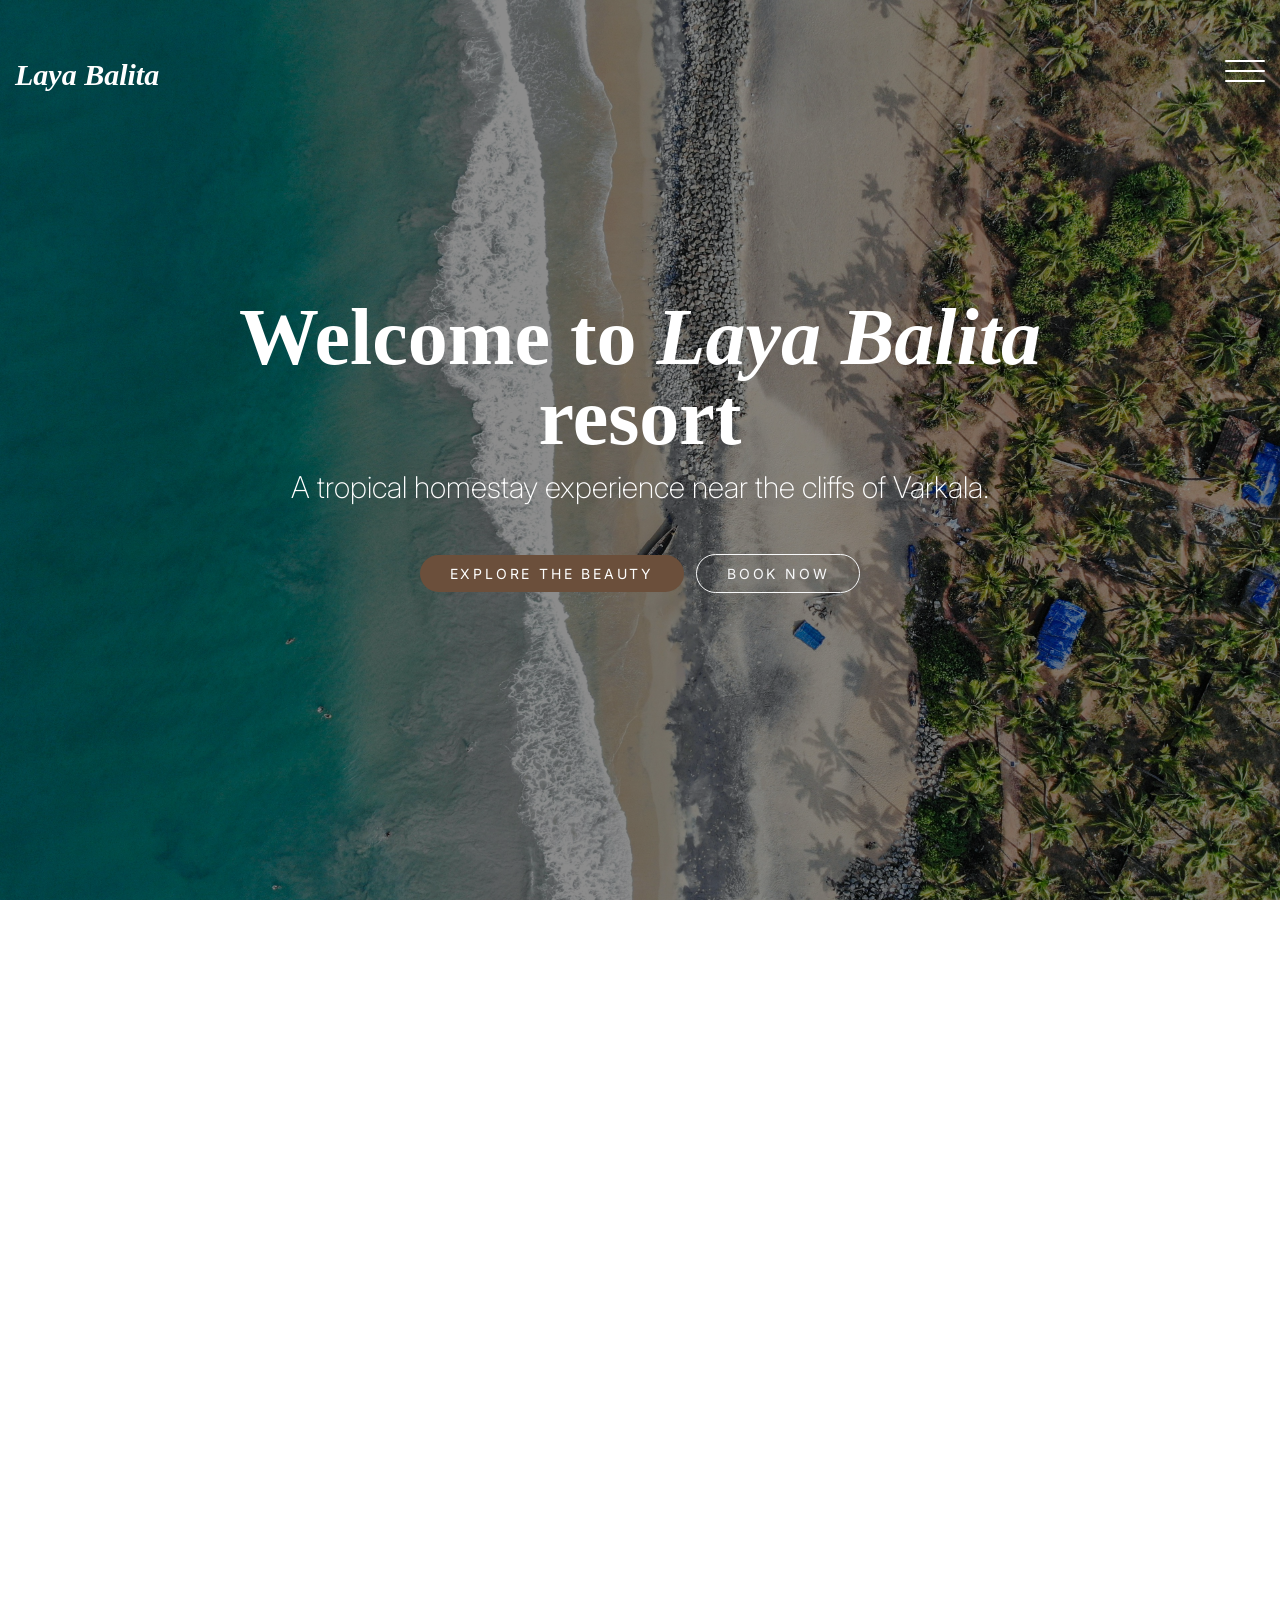
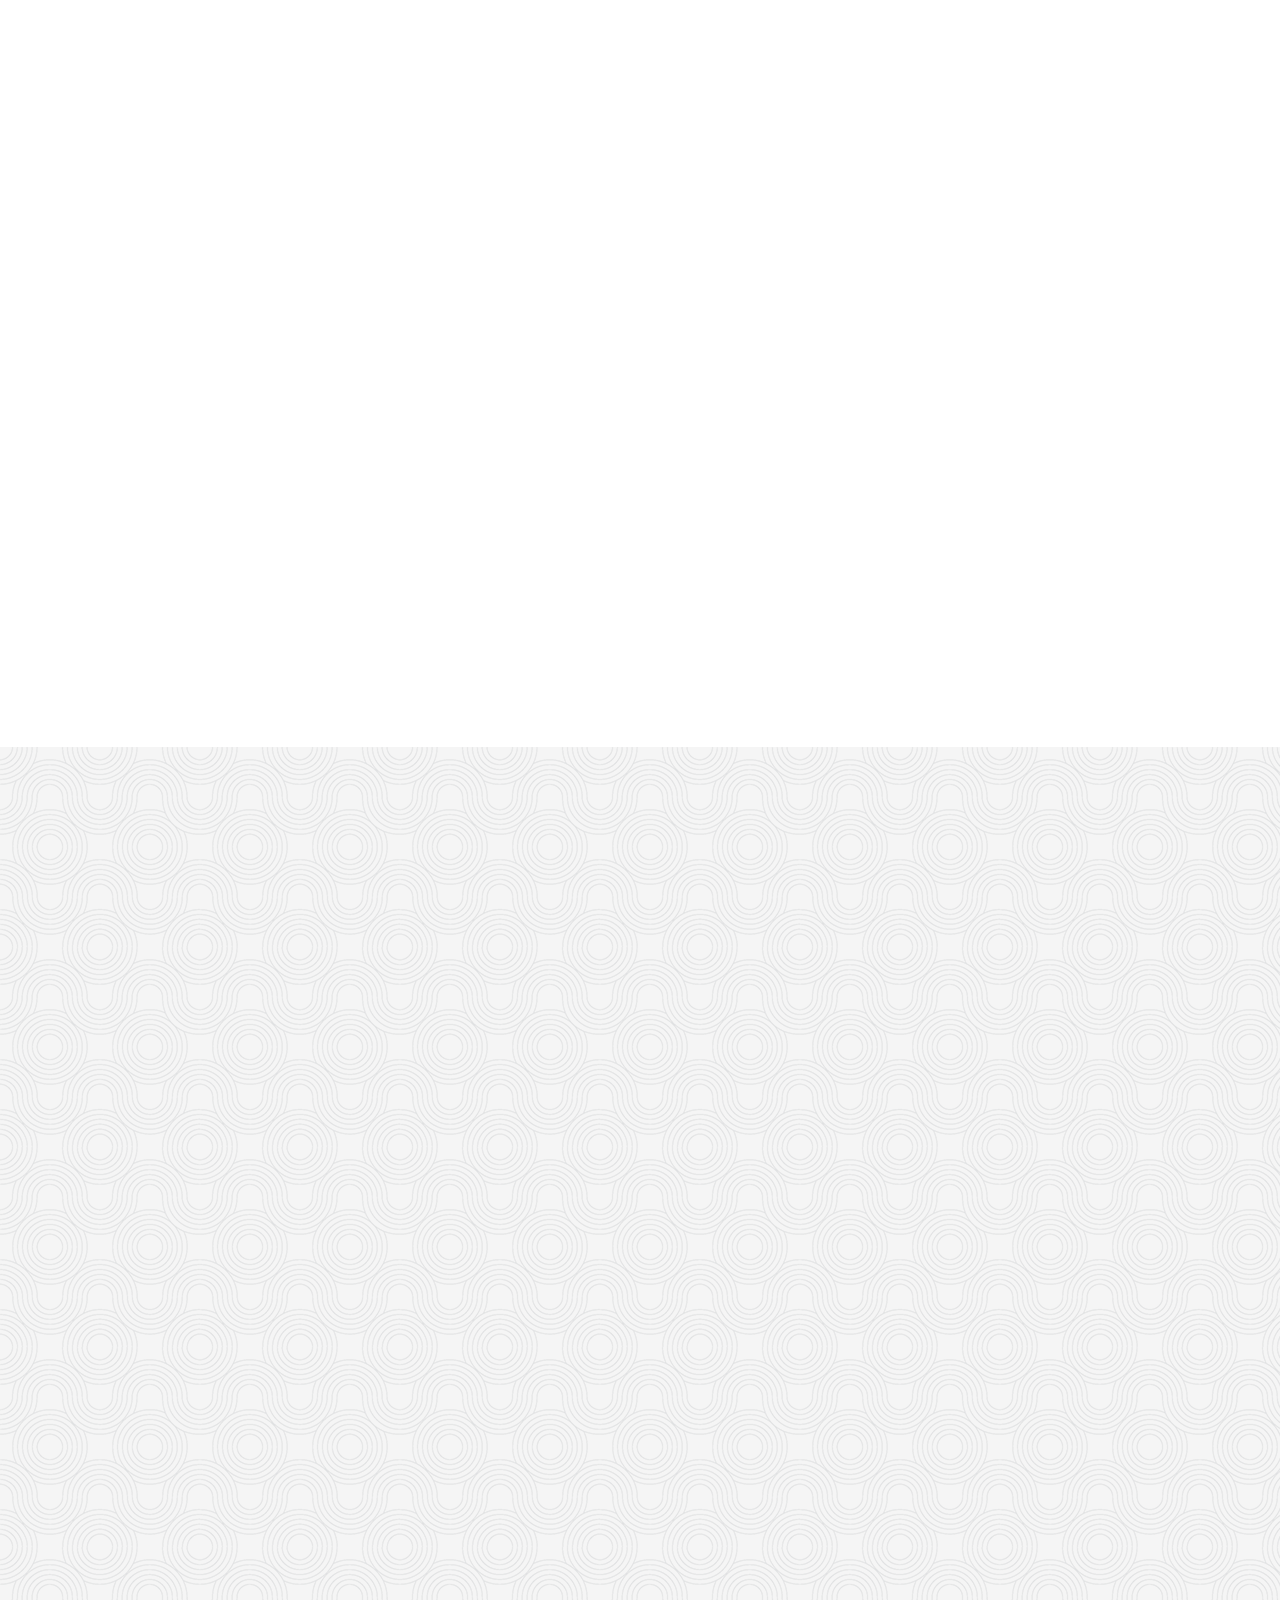
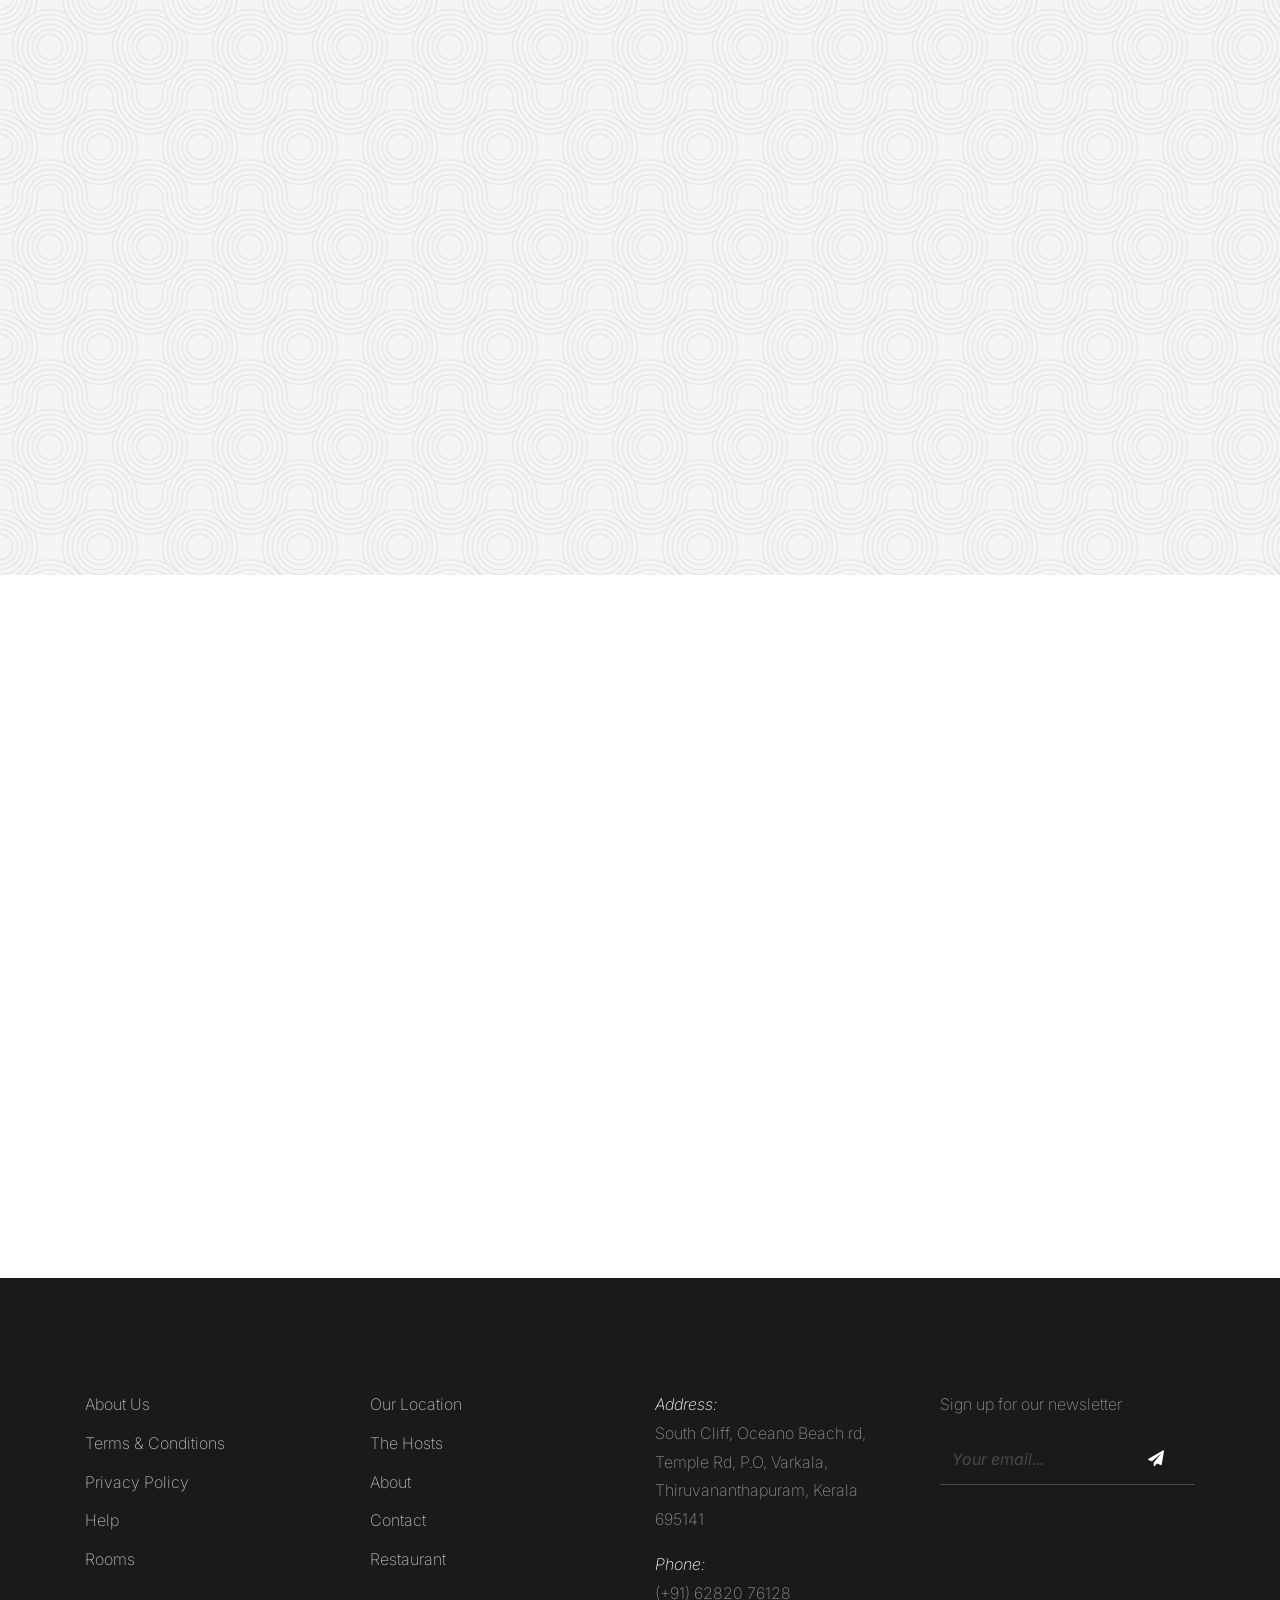
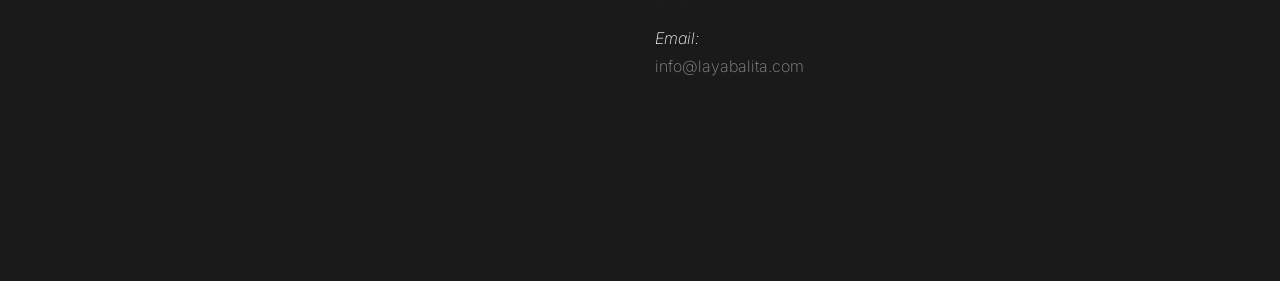
==== commit fdd67bae: "Demo changes 2 for template" ====
--- a/index.html
+++ b/index.html
@@ -317,7 +317,7 @@
             <p><span class="d-block">Phone:</span> <span> (+91) 62820 76128</span></p>
             <p><span class="d-block">Email:</span> <span> info@layabalita.com</span></p>
           </div>
-          <!-- <div class="col-md-3 mb-5">
+          <div class="col-md-3 mb-5">
             <p>Sign up for our newsletter</p>
             <form action="#" class="footer-newsletter">
               <div class="form-group">
@@ -325,7 +325,7 @@
                 <button type="submit" class="btn"><span class="fa fa-paper-plane"></span></button>
               </div>
             </form>
-          </div> -->
+          </div>
         </div>
     
       </div>
--- a/css/style.css
+++ b/css/style.css
@@ -938,3 +938,56 @@
   -webkit-box-shadow: 0 2px 7px 0 rgba(0, 0, 0, 0.2);
   box-shadow: 0 2px 7px 0 rgba(0, 0, 0, 0.2);
 }
+
+.google-review-box {
+  background: #fff;
+  border-radius: 20px;
+  padding: 30px;
+  box-shadow: 0 10px 30px rgba(0,0,0,0.05);
+  margin-bottom: 30px;
+}
+
+.google-review-header {
+  display: flex;
+  align-items: center;
+  gap: 15px;
+  margin-bottom: 20px;
+}
+
+.google-icon {
+  width: 42px;
+  height: 42px;
+}
+
+.rating {
+  font-size: 18px;
+  color: #f4b400;
+  font-weight: 600;
+}
+
+.rating span {
+  color: #333;
+  margin-left: 8px;
+}
+
+.review-text {
+  color: #666;
+  line-height: 1.8;
+  margin-bottom: 15px;
+}
+
+.review-count {
+  font-size: 14px;
+  color: #999;
+}
+
+.google-review-box .btn-primary {
+  background: #6B4F3B;
+  border: none;
+  border-radius: 999px;
+  padding: 10px 20px;
+}
+
+.google-review-box .btn-primary:hover {
+  background: #5a3f2d;
+}
